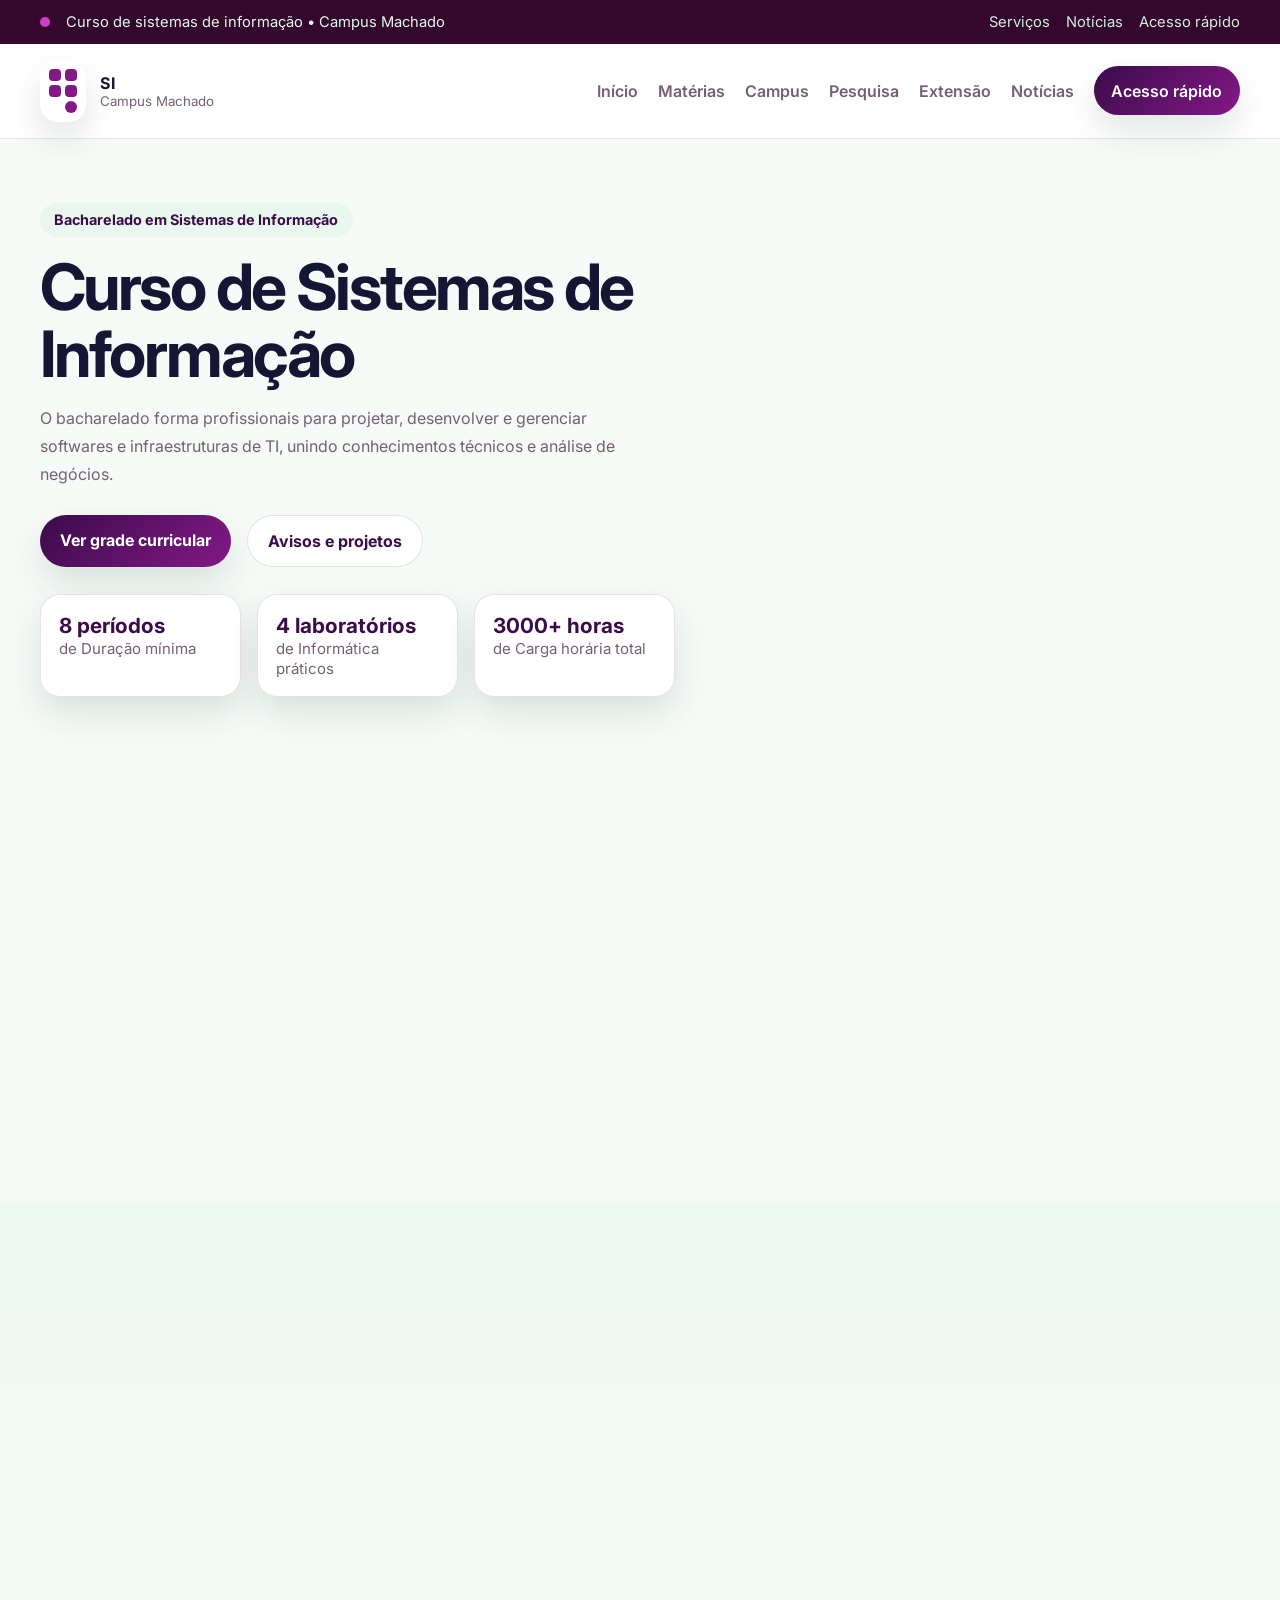
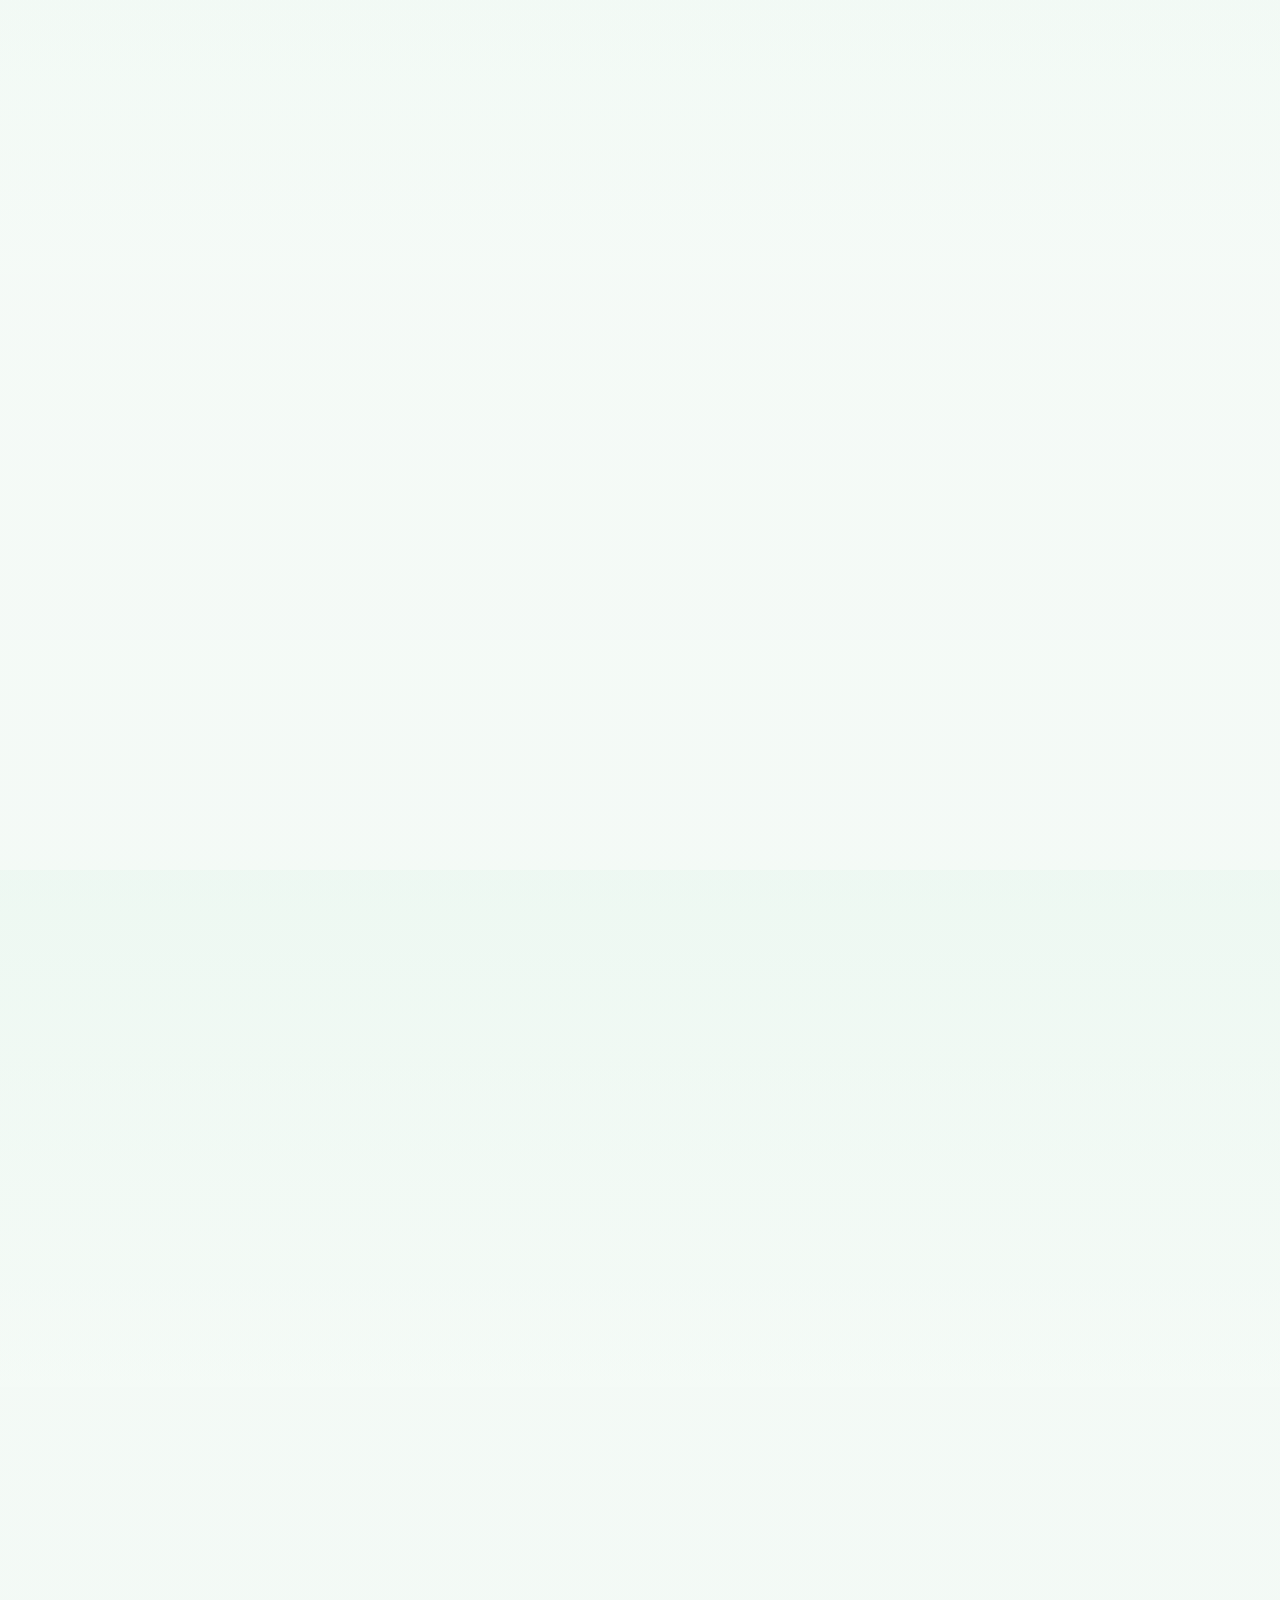
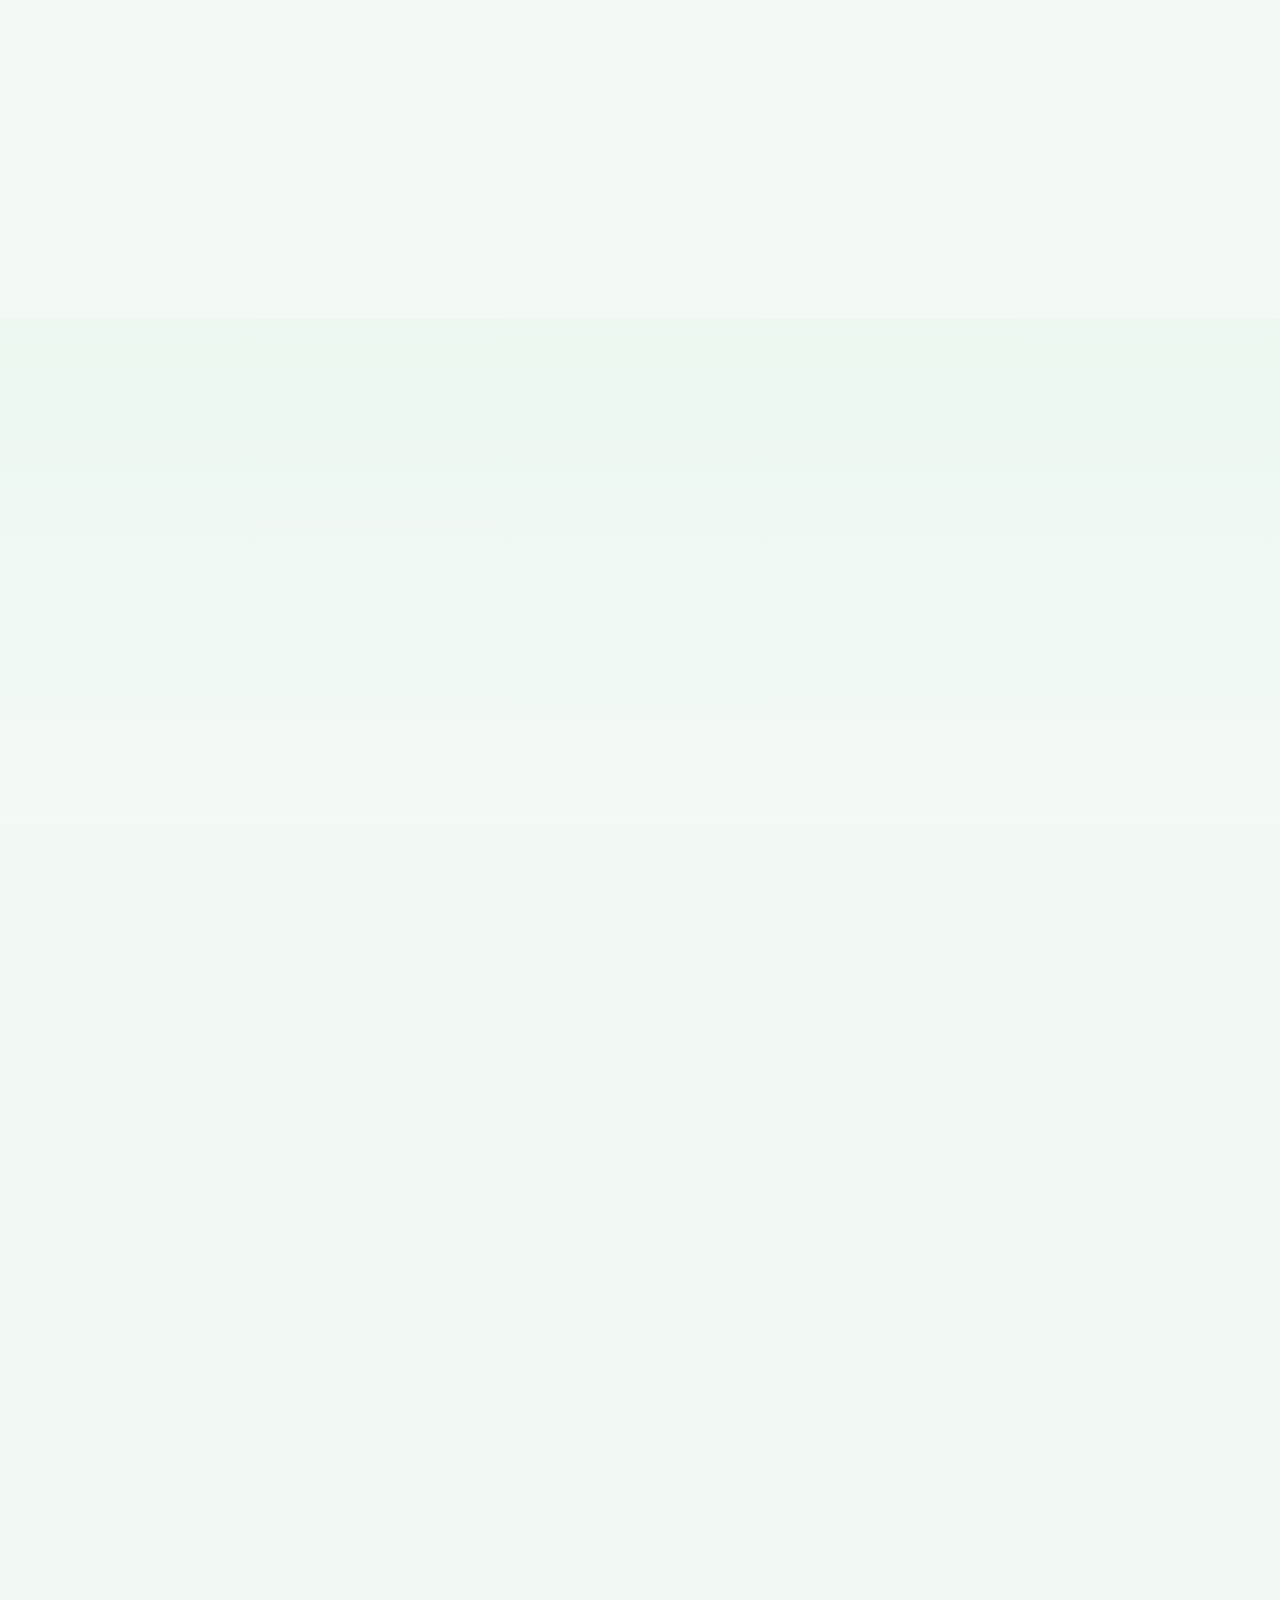
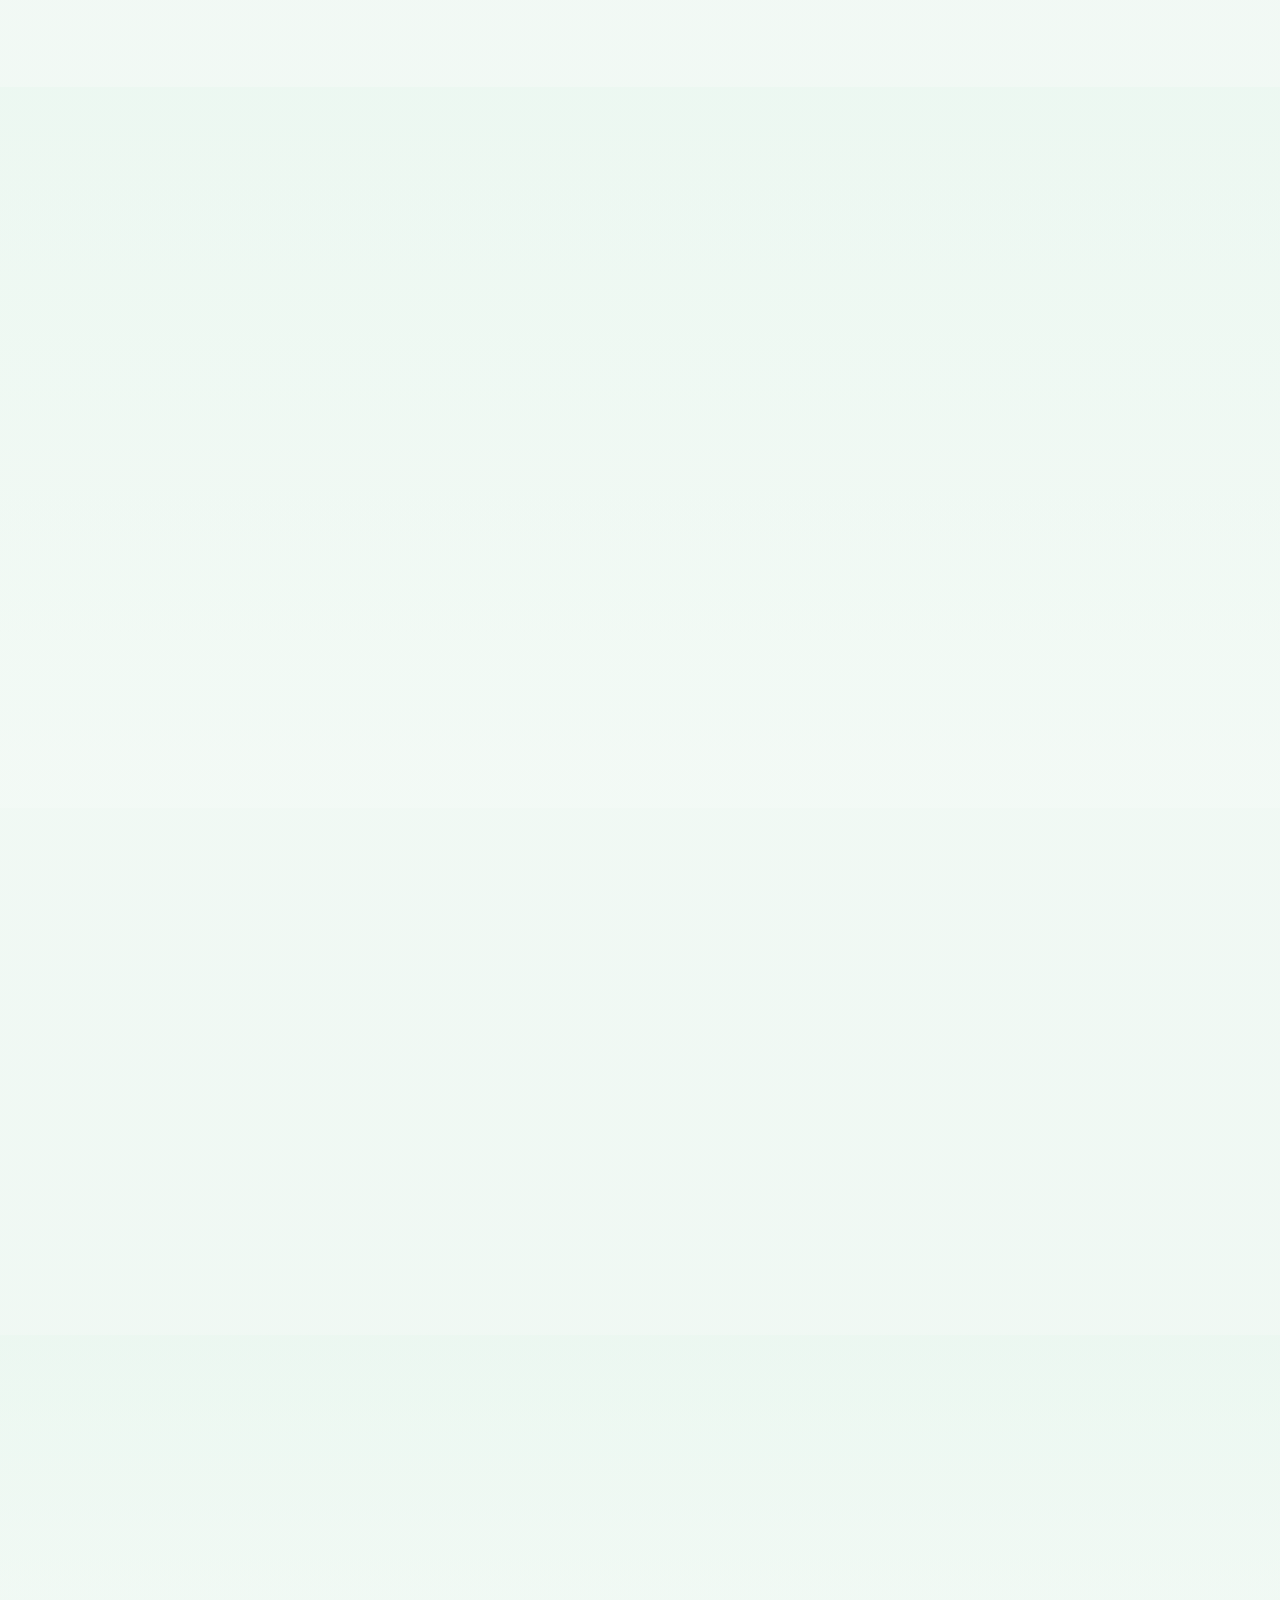
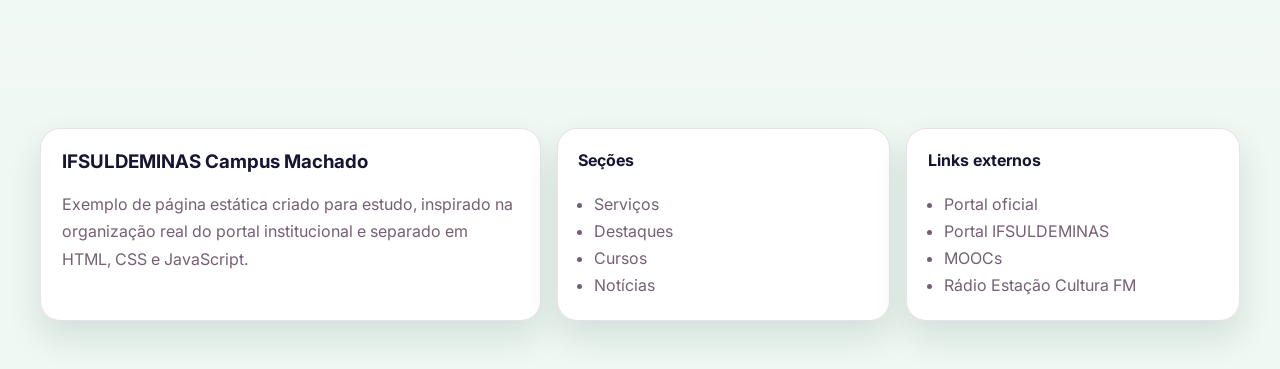
==== index.html @ f877fee1 "fix: rename file" ====
<!doctype html>
<html lang="pt-BR">
  <head>
    <meta charset="UTF-8" />
    <meta name="viewport" content="width=device-width, initial-scale=1.0" />
    <title>Sistemas de Informação</title>
    <meta
      name="description"
      content="Exemplo de página estática moderna e responsiva inspirada no portal do IFSULDEMINAS Campus Machado."
    />
    <link rel="preconnect" href="https://fonts.googleapis.com" />
    <link rel="preconnect" href="https://fonts.gstatic.com" crossorigin />
    <link
      href="https://fonts.googleapis.com/css2?family=Inter:wght@400;500;600;700;800&display=swap"
      rel="stylesheet"
    />
    <link rel="stylesheet" href="styles.css" />
  </head>
  <body>
    <a class="skip-link" href="#conteudo">Ir para o conteúdo principal</a>

    <div class="topbar">
      <div class="container topbar-inner">
        <div class="topbar-brand">
          <span class="dot"></span>
          <span>Curso de sistemas de informação • Campus Machado</span>
        </div>
        <div class="topbar-links">
          <a href="#servicos">Serviços</a>
          <a href="#noticias">Notícias</a>
          <a href="#acesso-rapido">Acesso rápido</a>
        </div>
      </div>
    </div>

    <header class="site-header">
      <div class="container header-inner">
        <a
          class="logo"
          href="#inicio"
          aria-label="Página inicial de Sistemas de Informação Campus Machado"
        >
          <div class="logo-mark">
            <span></span><span></span><span></span><span></span><span></span>
          </div>
          <div class="logo-text">
            <strong>SI</strong>
            <small>Campus Machado</small>
          </div>
        </a>

        <button
          class="menu-toggle"
          id="menuToggle"
          aria-label="Abrir menu"
          aria-expanded="false"
        >
          <span></span><span></span><span></span>
        </button>

        <nav class="main-nav" id="mainNav">
          <a href="#inicio">Início</a>
          <a href="#cursos">Matérias</a>
          <a href="#campus">Campus</a>
          <a href="#pesquisa">Pesquisa</a>
          <a href="#extensao">Extensão</a>
          <a href="#noticias">Notícias</a>
          <a class="nav-cta" href="#acesso-rapido">Acesso rápido</a>
        </nav>
      </div>
    </header>

    <main id="conteudo">
      <section class="hero" id="inicio">
        <div class="container hero-grid">
          <div class="hero-copy reveal visible">
            <div class="eyebrow">Bacharelado em Sistemas de Informação</div>
            <h1>Curso de Sistemas de Informação</h1>
            <p>
              O bacharelado forma profissionais para projetar, desenvolver e
              gerenciar softwares e infraestruturas de TI, unindo conhecimentos
              técnicos e análise de negócios.
            </p>

            <div class="hero-actions">
              <a class="btn btn-primary" href="#cursos">Ver grade curricular</a>
              <a class="btn btn-secondary" href="#noticias"
                >Avisos e projetos</a
              >
            </div>

            <div class="hero-stats">
              <div>
                <strong>8 períodos</strong>
                <span>de Duração mínima</span>
              </div>
              <div>
                <strong>4 laboratórios</strong>
                <span>de Informática práticos</span>
              </div>
              <div>
                <strong>3000+ horas</strong>
                <span>de Carga horária total</span>
              </div>
            </div>
          </div>

          <div class="hero-panel reveal">
            <div class="hero-slider card-soft">
              <div class="hero-slider-top">
                <span class="badge badge-green">Notícia Acadêmica</span>
                <div class="slider-controls">
                  <button
                    class="slider-btn"
                    id="prevSlide"
                    aria-label="Slide anterior"
                  >
                    ‹
                  </button>
                  <button
                    class="slider-btn"
                    id="nextSlide"
                    aria-label="Próximo slide"
                  >
                    ›
                  </button>
                </div>
              </div>
              <h2 id="heroTitle">
                Defesas de TCC: Projetos de automação e dados marcam o semestre.
              </h2>
              <p id="heroText">
                Alunos do 7º e 8º período apresentaram sistemas voltados para
                demandas reais da região, aplicando conceitos de computação em
                nuvem e engenharia de software.
              </p>
              <div class="hero-slider-footer">
                <span id="heroCounter">01 / 03</span>
                <a href="#oportunidades">Ler documentação completa</a>
              </div>
            </div>

            <div class="hero-mini-grid">
              <article class="mini-card">
                <strong>Laboratórios</strong>
                <span
                  >Práticas de programação, redes, hardware e sistemas
                  operacionais.</span
                >
              </article>
              <article class="mini-card">
                <strong>Extensão e Pesquisa</strong>
                <span
                  >Oportunidades em projetos no Polo Embrapii e iniciação
                  científica.</span
                >
              </article>
            </div>
          </div>
        </div>
      </section>

      <section class="section" id="servicos">
        <div class="container">
          <div class="section-head reveal">
            <div>
              <span class="section-tag">Serviços</span>
              <h2>Atalhos institucionais principais</h2>
              <p>
                Inspirado no bloco de serviços exibido no topo do portal
                oficial.
              </p>
            </div>
          </div>

          <div class="service-grid">
            <a
              class="service-card reveal"
              href="https://portal.mch.ifsuldeminas.edu.br/contato"
              target="_blank"
              rel="noopener noreferrer"
            >
              <strong>Contato</strong>
              <span>Fale com o campus e encontre informações úteis.</span>
            </a>
            <a class="service-card reveal" href="#">
              <strong>Agenda da Diretora</strong>
              <span
                >Espaço para divulgação de compromissos institucionais.</span
              >
            </a>
            <a class="service-card reveal" href="#">
              <strong>Comunicação</strong>
              <span>Canal de notícias, avisos e ações de divulgação.</span>
            </a>
            <a class="service-card reveal" href="#">
              <strong>Transparência</strong>
              <span>Acesso a dados e informações institucionais.</span>
            </a>
            <a
              class="service-card reveal"
              href="https://www.ifsuldeminas.edu.br/ouvidoria"
              target="_blank"
              rel="noopener noreferrer"
            >
              <strong>Ouvidoria</strong>
              <span
                >Canal oficial para manifestações e atendimento ao
                cidadão.</span
              >
            </a>
            <a class="service-card reveal" href="#noticias">
              <strong>Mais notícias</strong>
              <span>Consulte os destaques e comunicados publicados.</span>
            </a>
          </div>
        </div>
      </section>

      <section class="section alt" id="destaques">
        <div class="container">
          <div class="section-head reveal">
            <div>
              <span class="section-tag">Destaques</span>
              <h2>Atalhos em evidência</h2>
              <p>
                Bloco baseado nos botões principais exibidos no portal do Campus
                Machado.
              </p>
            </div>
          </div>

          <div class="highlight-grid">
            <a class="highlight-card reveal" href="#">
              <div class="icon-circle">🎓</div>
              <h3>Portal do Aluno</h3>
              <p>Acesso acadêmico centralizado.</p>
            </a>
            <a class="highlight-card reveal" href="#">
              <div class="icon-circle">👥</div>
              <h3>Portal do Servidor</h3>
              <p>Recursos internos e administrativos.</p>
            </a>
            <a class="highlight-card reveal" href="#">
              <div class="icon-circle">🏛️</div>
              <h3>Portal da Administração</h3>
              <p>Ferramentas e sistemas institucionais.</p>
            </a>
            <a class="highlight-card reveal" href="#">
              <div class="icon-circle">💚</div>
              <h3>Bolsas e Auxílios</h3>
              <p>Apoio estudantil e benefícios.</p>
            </a>
            <a class="highlight-card reveal" href="#">
              <div class="icon-circle">📝</div>
              <h3>Vestibular</h3>
              <p>Processos seletivos e ingresso.</p>
            </a>
            <a class="highlight-card reveal" href="#">
              <div class="icon-circle">📢</div>
              <h3>Editais</h3>
              <p>Chamadas, seleções e oportunidades.</p>
            </a>
            <a class="highlight-card reveal" href="#">
              <div class="icon-circle">🔎</div>
              <h3>Transparência</h3>
              <p>Dados e informações públicas.</p>
            </a>
            <a class="highlight-card reveal" href="#">
              <div class="icon-circle">💻</div>
              <h3>Capacita em Rede</h3>
              <p>Formação e desenvolvimento online.</p>
            </a>
          </div>
        </div>
      </section>

      <section class="section" id="cursos">
        <div class="container">
          <div class="section-head reveal">
            <div>
              <span class="section-tag">Grade Curricular</span>
              <h2>Disciplinas do Bacharelado</h2>
              <p>
                Estrutura das disciplinas obrigatórias e áreas de conhecimento
                distribuídas ao longo dos oito períodos.
              </p>
            </div>
          </div>

          <div class="course-columns">
            <article class="course-block reveal">
              <div class="course-head">
                <h3>Fundamentos e Lógica</h3>
                <a
                  href="https://portal.mch.ifsuldeminas.edu.br/tecnicos"
                  target="_blank"
                  rel="noopener noreferrer"
                  >Ver ementas</a
                >
              </div>
              <ul>
                <li>Algoritmos e Programação</li>
                <li>Estruturas de Dados</li>
                <li>Arquitetura de Computadores</li>
                <li>Sistemas Operacionais</li>
                <li>Redes de Computadores</li>
                <li>Cálculo Diferencial e Integral</li>
                <li>Matemática Discreta</li>
                <li>Teoria dos Grafos</li>
                <li>Fundamentos de SI</li>
              </ul>
            </article>

            <article class="course-block reveal">
              <div class="course-head">
                <h3>Engenharia e Desenvolvimento</h3>
                <a
                  href="https://portal.mch.ifsuldeminas.edu.br/superiores"
                  target="_blank"
                  rel="noopener noreferrer"
                  >Ver ementas</a
                >
              </div>
              <ul>
                <li>Engenharia de Software</li>
                <li>Banco de Dados I e II</li>
                <li>Programação Orientada a Objetos</li>
                <li>Desenvolvimento Web Front-end</li>
                <li>Desenvolvimento Back-end</li>
                <li>Inteligência Artificial</li>
                <li>Interação Humano-Computador</li>
                <li>Qualidade de Software</li>
              </ul>
            </article>

            <article class="course-block reveal compact">
              <div class="course-head">
                <h3>Gestão e Integração</h3>
                <a href="#acesso-rapido">Ver requisitos</a>
              </div>
              <ul>
                <li>
                  <a
                    href="https://portal.mch.ifsuldeminas.edu.br/pos-graduacao-lato-sensu"
                    target="_blank"
                    rel="noopener noreferrer"
                    >Gestão de Projetos de TI</a
                  >
                </li>
                <li>
                  <a
                    href="https://portal.mch.ifsuldeminas.edu.br/mestrado-em-alimentos"
                    target="_blank"
                    rel="noopener noreferrer"
                    >Segurança da Informação</a
                  >
                </li>
                <li><a href="#">Sistemas Distribuídos</a></li>
                <li>
                  <a
                    href="https://portal.mch.ifsuldeminas.edu.br/cursos-ead"
                    target="_blank"
                    rel="noopener noreferrer"
                    >Empreendedorismo e Inovação</a
                  >
                </li>
                <li>
                  <a
                    href="https://mooc.mch.ifsuldeminas.edu.br"
                    target="_blank"
                    rel="noopener noreferrer"
                    >Governança de TI</a
                  >
                </li>
                <li><a href="#">Estágio e TCC</a></li>
              </ul>
            </article>
          </div>
        </div>
      </section>

      <section class="section alt" id="campus">
        <div class="container">
          <div class="section-head reveal">
            <div>
              <span class="section-tag">Infraestrutura</span>
              <h2>Recursos para Alunos de SI</h2>
              <p>
                Espaços físicos e laboratórios disponibilizados no Campus
                Machado para aulas práticas, grupos de estudo e pesquisa.
              </p>
            </div>
          </div>

          <div class="link-card-grid">
            <a class="link-card reveal" href="#"
              >Coordenação de Sistemas de Informação</a
            >
            <a class="link-card reveal" href="#">Laboratórios de Programação</a>
            <a class="link-card reveal" href="#"
              >Laboratório de Hardware e Redes</a
            >
            <a class="link-card reveal" href="#">Polo de Inovação Embrapii</a>
            <a class="link-card reveal" href="#">Biblioteca Institucional</a>
            <a class="link-card reveal" href="#"
              >Núcleo de Tecnologia da Informação (NTI)</a
            >
            <a class="link-card reveal" href="#">Setor de Estágios</a>
            <a class="link-card reveal" href="#"
              >Salas de Professores (Gabinete)</a
            >
            <a class="link-card reveal" href="#"
              >Núcleo Institucional de Pesquisa (NIPE)</a
            >
            <a class="link-card reveal" href="#"
              >Espaços de Convivência e Estudo</a
            >
            <a
              class="link-card reveal"
              href="https://estacaocultura.radio.br"
              target="_blank"
              rel="noopener noreferrer"
              >Empresa Júnior de Tecnologia</a
            >
          </div>
        </div>
      </section>

      <section class="section" id="pesquisa">
        <div class="container">
          <div class="section-head reveal">
            <div>
              <span class="section-tag"
                >Pesquisa, Pós-graduação e Inovação</span
              >
              <h2>Pesquisa e inovação em evidência</h2>
              <p>
                Explore as iniciativas científicas, projetos de inovação tecnológica e programas de especialização oferecidos pelo campus.
              </p>
            </div>
          </div>

          <div class="feature-layout">
            <article class="feature-panel reveal">
              <h3>Áreas estratégicas</h3>
              <p>
                Fomentamos o desenvolvimento tecnológico através de grupos de pesquisa, laboratórios especializados, comitês de ética e parcerias com o setor produtivo, conectando a academia às demandas da sociedade.
              </p>
            </article>
            <div class="link-card-grid small-gap">
              <a class="link-card reveal" href="#">Apresentação</a>
              <a class="link-card reveal" href="#">NIPE</a>
              <a class="link-card reveal" href="#">Mestrado</a>
              <a
                class="link-card reveal"
                href="https://portal.ifsuldeminas.edu.br"
                target="_blank"
                rel="noopener noreferrer"
                aria-label="Acessar o site do Polo Embrapii (abre em nova guia)"
                >Polo Embrapii</a
              >
              <a
                class="link-card reveal"
                href="https://gppex.ifsuldeminas.edu.br"
                target="_blank"
                rel="noopener noreferrer"
                aria-label="Acessar o sistema GPPEX (abre em nova guia)"
                >GPPEX</a
              >
              <a class="link-card reveal" href="#"
                >Comitê de Ética em Pesquisa</a
              >
              <a class="link-card reveal" href="#">Editais</a>
              <a class="link-card reveal" href="#">CEUA</a>
              <a class="link-card reveal" href="#">Laboratórios</a>
              <a class="link-card reveal" href="#">Equipe DPPI</a>
              <a class="link-card reveal" href="#">Notícias - Pesquisa</a>
            </div>
          </div>
        </div>
      </section>

      <section class="section alt" id="extensao">
        <div class="container">
          <div class="section-head reveal">
            <div>
              <span class="section-tag">Extensão</span>
              <h2>Conexão com a comunidade</h2>
              <p>
                Bloco inspirado nos atalhos de extensão encontrados no portal do
                Campus Machado.
              </p>
            </div>
          </div>

          <div class="link-card-grid">
            <a class="link-card reveal" href="#">Conheça a Extensão</a>
            <a class="link-card reveal" href="#">Fale conosco</a>
            <a class="link-card reveal" href="#">Editais de Extensão</a>
            <a class="link-card reveal" href="#">Projetos de Extensão</a>
            <a class="link-card reveal" href="#">Cursos FIC</a>
            <a class="link-card reveal" href="#">Estágios</a>
            <a class="link-card reveal" href="#">Eventos</a>
            <a class="link-card reveal" href="#">Agendamento de Visitas</a>
            <a class="link-card reveal" href="#">GAPE</a>
            <a class="link-card reveal" href="#"
              >Curricularização da Extensão</a
            >
            <a class="link-card reveal" href="#">Jovem Aprendiz</a>
            <a class="link-card reveal" href="#">Egressos</a>
            <a class="link-card reveal" href="#">Notícias - Extensão</a>
          </div>
        </div>
      </section>

      <section class="section" id="oportunidades">
        <div class="container">
          <div class="section-head reveal">
            <div>
              <span class="section-tag">Oportunidades</span>
              <h2>Editais, inscrições e chamadas</h2>
              <p>
                Textos curtos derivados dos títulos exibidos no portal,
                reorganizados em cartões.
              </p>
            </div>
          </div>

          <div class="news-grid two-columns">
            <article class="news-card reveal">
              <span class="badge">EaD</span>
              <h3>
                Seleção para o curso Google Docs na modalidade a distância
              </h3>
              <p>
                Exemplo de card para destacar processos seletivos, chamadas de
                inscrição e cursos abertos.
              </p>
            </article>
            <article class="news-card reveal">
              <span class="badge">Extensão</span>
              <h3>Submissão de projetos de extensão com fomento interno</h3>
              <p>
                Espaço para divulgar editais de apoio, seleção de propostas e
                ações institucionais.
              </p>
            </article>
            <article class="news-card reveal">
              <span class="badge">Pesquisa</span>
              <h3>
                NIPE abre edital para fomento de projetos de pesquisa e inovação
              </h3>
              <p>
                Modelo de exibição mais legível para chamadas acadêmicas e
                científicas.
              </p>
            </article>
            <article class="news-card reveal">
              <span class="badge">Monitoria</span>
              <h3>
                Inscrições para monitoria remunerada de cursos técnicos e
                superiores
              </h3>
              <p>
                Organização visual pensada para orientar o estudante rapidamente
                ao conteúdo.
              </p>
            </article>
            <article class="news-card reveal">
              <span class="badge">Inclusão</span>
              <h3>Seleção de bolsistas de iniciação em educação inclusiva</h3>
              <p>
                Card com foco em chamadas sensíveis e oportunidades de
                participação estudantil.
              </p>
            </article>
            <article class="news-card reveal">
              <span class="badge">Auxílio</span>
              <h3>
                Auxílio estudantil com solicitação ao longo de todo o ano letivo
              </h3>
              <p>
                Bloco voltado para benefícios e acompanhamento de editais
                contínuos.
              </p>
            </article>
          </div>
        </div>
      </section>

      <section class="section alt" id="noticias">
        <div class="container">
          <div class="section-head reveal">
            <div>
              <span class="section-tag">Notícias</span>
              <h2>Conteúdos recentes do Campus Machado</h2>
              <p>
                Cards inspirados nas manchetes encontradas no portal oficial.
              </p>
            </div>
          </div>

          <div class="news-grid">
            <article class="news-card reveal">
              <span class="badge">Campus</span>
              <h3>
                Ações de conscientização sobre o autismo ao longo de abril
              </h3>
              <p>
                Exemplo de notícia institucional com resumo curto e hierarquia
                visual mais clara.
              </p>
            </article>
            <article class="news-card reveal">
              <span class="badge">Pesquisa</span>
              <h3>
                Destaque no Congresso Técnico Científico de Agricultura Orgânica
                na UNICAMP
              </h3>
              <p>
                Modelo para evidenciar conquistas acadêmicas e participação em
                eventos científicos.
              </p>
            </article>
            <article class="news-card reveal">
              <span class="badge">Formatura</span>
              <h3>
                Solenidades de formatura marcam trajetórias de superação
                estudantil
              </h3>
              <p>
                Estrutura adequada para notícias com foco humano e
                institucional.
              </p>
            </article>
            <article class="news-card reveal">
              <span class="badge">Mestrado</span>
              <h3>Prêmio de melhores dissertações do mestrado</h3>
              <p>
                Formato pensado para ampliar a visibilidade das produções
                acadêmicas.
              </p>
            </article>
            <article class="news-card reveal">
              <span class="badge">Acolhimento</span>
              <h3>
                Orientações para novos alunos sobre normas e convivência escolar
              </h3>
              <p>
                Notícia de serviço em um padrão visual mais amigável para
                leitura rápida.
              </p>
            </article>
            <article class="news-card reveal">
              <span class="badge">Vida estudantil</span>
              <h3>
                Roda de conversa sobre equilíbrio entre estudos, trabalho e
                saúde mental
              </h3>
              <p>
                Espaço para temas de permanência, acolhimento e bem-estar
                estudantil.
              </p>
            </article>
          </div>
        </div>
      </section>

      <section class="section" id="acontece">
        <div class="container">
          <div class="section-head reveal">
            <div>
              <span class="section-tag">Acontece no IFSULDEMINAS</span>
              <h2>Notícias da instituição</h2>
              <p>
                Bloco inspirado nas chamadas do portal institucional exibidas
                dentro do site do campus.
              </p>
            </div>
          </div>

          <div class="institutional-list">
            <a
              class="institutional-item reveal"
              href="https://portal.ifsuldeminas.edu.br"
              target="_blank"
              rel="noopener noreferrer"
            >
              <strong>Pesquisa sobre qualidade de vida estudantil</strong>
              <span
                >Chamada institucional para participação da comunidade
                acadêmica.</span
              >
            </a>
            <a
              class="institutional-item reveal"
              href="https://portal.ifsuldeminas.edu.br"
              target="_blank"
              rel="noopener noreferrer"
            >
              <strong
                >Aquisição de novos computadores para laboratórios e
                setores</strong
              >
              <span
                >Exemplo de atualização institucional replicada no portal do
                campus.</span
              >
            </a>
            <a
              class="institutional-item reveal"
              href="https://portal.ifsuldeminas.edu.br"
              target="_blank"
              rel="noopener noreferrer"
            >
              <strong
                >Relatório de Gestão com resultados e avanços
                institucionais</strong
              >
              <span
                >Conteúdo que aproxima o usuário de informações estratégicas da
                instituição.</span
              >
            </a>
          </div>
        </div>
      </section>

      <section class="section alt" id="acesso-rapido">
        <div class="container">
          <div class="section-head reveal">
            <div>
              <span class="section-tag">Acesso rápido</span>
              <h2>Atalhos úteis para navegação diária</h2>
              <p>
                Releitura da área inferior do portal com foco em utilidade
                imediata.
              </p>
            </div>
          </div>

          <div class="quick-grid">
            <a class="quick-card reveal" href="#">CPA</a>
            <a
              class="quick-card reveal"
              href="https://www.instagram.com"
              target="_blank"
              rel="noopener noreferrer"
              >Instagram</a
            >
            <a
              class="quick-card reveal"
              href="https://www.facebook.com"
              target="_blank"
              rel="noopener noreferrer"
              >Facebook</a
            >
            <a
              class="quick-card reveal"
              href="https://estacaocultura.radio.br"
              target="_blank"
              rel="noopener noreferrer"
              >Rádio Estação Cultura FM</a
            >
            <a class="quick-card reveal" href="#">Portal do Aluno</a>
            <a class="quick-card reveal" href="#">Vestibular</a>
            <a class="quick-card reveal" href="#">Editais</a>
            <a class="quick-card reveal" href="#">Transparência</a>
          </div>
        </div>
      </section>
    </main>

    <footer class="site-footer">
      <div class="container footer-grid">
        <div class="footer-brand">
          <h3>IFSULDEMINAS Campus Machado</h3>
          <p>
            Exemplo de página estática criado para estudo, inspirado na
            organização real do portal institucional e separado em HTML, CSS e
            JavaScript.
          </p>
        </div>

        <div>
          <h4>Seções</h4>
          <ul>
            <li><a href="#servicos">Serviços</a></li>
            <li><a href="#destaques">Destaques</a></li>
            <li><a href="#cursos">Cursos</a></li>
            <li><a href="#noticias">Notícias</a></li>
          </ul>
        </div>

        <div>
          <h4>Links externos</h4>
          <ul>
            <li>
              <a
                href="https://portal.mch.ifsuldeminas.edu.br/"
                target="_blank"
                rel="noopener noreferrer"
                >Portal oficial</a
              >
            </li>
            <li>
              <a
                href="https://portal.ifsuldeminas.edu.br"
                target="_blank"
                rel="noopener noreferrer"
                >Portal IFSULDEMINAS</a
              >
            </li>
            <li>
              <a
                href="https://mooc.mch.ifsuldeminas.edu.br"
                target="_blank"
                rel="noopener noreferrer"
                >MOOCs</a
              >
            </li>
            <li>
              <a
                href="https://estacaocultura.radio.br"
                target="_blank"
                rel="noopener noreferrer"
                >Rádio Estação Cultura FM</a
              >
            </li>
          </ul>
        </div>
      </div>
    </footer>

    <script src="script.js"></script>
  </body>
</html>
---- styles.css ----
:root {
  --green-950: #33082c;
  --green-900: #3b0b4a;
  --green-800: #670f6a;
  --green-700: #831987;
  --green-600: #9f21a3;
  --green-100: #e9f7ef;
  --green-50: #f5fbf7;
  --text: #151633;
  --muted: #765f76;
  --line: rgba(74, 13, 64, 0.12);
  --white: #ffffff;
  --shadow: 0 16px 34px rgba(8, 51, 31, 0.12);
  --radius-xl: 28px;
  --radius-lg: 20px;
  --radius-md: 16px;
  --radius-sm: 12px;
  --container: 1200px;
}

* {
  box-sizing: border-box;
}

html {
  scroll-behavior: smooth;
}

body {
  margin: 0;
  font-family: "Inter", system-ui, sans-serif;
  color: var(--text);
  background: linear-gradient(180deg, #f7fbf8 0%, #eff8f3 100%);
}

a {
  color: inherit;
  text-decoration: none;
}

button {
  font: inherit;
}

img {
  max-width: 100%;
  display: block;
}

.container {
  width: min(calc(100% - 2rem), var(--container));
  margin: 0 auto;
}

.skip-link {
  position: absolute;
  left: -999px;
  top: 0;
}

.skip-link:focus {
  left: 1rem;
  top: 1rem;
  z-index: 2000;
  background: var(--green-900);
  color: var(--white);
  padding: 0.9rem 1rem;
  border-radius: 999px;
}

.topbar {
  background: var(--green-950);
  color: #e3f9eb;
  font-size: 0.92rem;
}

.topbar-inner {
  display: flex;
  justify-content: space-between;
  align-items: center;
  gap: 1rem;
  flex-wrap: wrap;
  padding: 0.8rem 0;
}

.topbar-brand,
.topbar-links {
  display: flex;
  align-items: center;
  gap: 1rem;
  flex-wrap: wrap;
}

.topbar-links a {
  color: #d2efdd;
}

.topbar-links a:hover {
  color: var(--white);
}

.dot {
  width: 10px;
  height: 10px;
  border-radius: 50%;
  background: #d03ec9;
}

.site-header {
  position: sticky;
  top: 0;
  z-index: 1000;
  background: rgba(255, 255, 255, 0.9);
  backdrop-filter: blur(18px);
  border-bottom: 1px solid var(--line);
}

.header-inner {
  display: flex;
  align-items: center;
  justify-content: space-between;
  gap: 1rem;
  padding: 1rem 0;
}

.logo {
  display: flex;
  align-items: center;
  gap: 0.9rem;
}

.logo-mark {
  display: grid;
  grid-template-columns: repeat(2, 12px);
  grid-template-rows: repeat(3, 12px);
  gap: 4px;
  padding: 9px;
  background: var(--white);
  border-radius: 18px;
  box-shadow: var(--shadow);
}

.logo-mark span {
  width: 12px;
  height: 12px;
  border-radius: 4px;
  background: var(--green-700);
}

.logo-mark span:last-child {
  grid-column: 2;
  grid-row: 3;
  border-radius: 50%;
}

.logo-text strong,
.logo-text small {
  display: block;
}

.logo-text strong {
  font-size: 1rem;
  letter-spacing: 0.02em;
}

.logo-text small {
  color: var(--muted);
}

.main-nav {
  display: flex;
  align-items: center;
  gap: 1.25rem;
}

.main-nav a {
  font-weight: 600;
  color: var(--muted);
}

.main-nav a:hover,
.main-nav a.active {
  color: var(--green-900);
}

.nav-cta {
  padding: 0.9rem 1.1rem;
  border-radius: 999px;
  background: linear-gradient(135deg, var(--green-900), var(--green-700));
  color: var(--white) !important;
  box-shadow: var(--shadow);
}

.menu-toggle {
  display: none;
  width: 48px;
  height: 48px;
  border-radius: 14px;
  border: 1px solid var(--line);
  background: var(--white);
  cursor: pointer;
  padding: 0;
}

.menu-toggle span {
  display: block;
  width: 22px;
  height: 2px;
  background: var(--green-900);
  margin: 5px auto;
  border-radius: 999px;
}

.hero {
  padding: 4rem 0 2rem;
}

.hero-grid {
  display: grid;
  grid-template-columns: 1.08fr 0.92fr;
  gap: 1.5rem;
  align-items: center;
}

.eyebrow,
.section-tag,
.badge {
  display: inline-flex;
  align-items: center;
  gap: 0.5rem;
  padding: 0.55rem 0.9rem;
  border-radius: 999px;
  background: var(--green-100);
  color: var(--green-900);
  font-weight: 700;
  font-size: 0.9rem;
}

.hero h1 {
  margin: 1rem 0 1rem;
  font-size: clamp(2.2rem, 5vw, 4.25rem);
  line-height: 1.05;
  letter-spacing: -0.04em;
}

.hero p {
  margin: 0;
  max-width: 62ch;
  color: var(--muted);
  line-height: 1.75;
}

.hero-actions {
  display: flex;
  gap: 1rem;
  flex-wrap: wrap;
  margin: 1.7rem 0;
}

.btn {
  padding: 0.95rem 1.25rem;
  border-radius: 999px;
  font-weight: 700;
  transition:
    transform 0.2s ease,
    box-shadow 0.2s ease;
}

.btn:hover {
  transform: translateY(-2px);
}

.btn-primary {
  background: linear-gradient(135deg, var(--green-900), var(--green-700));
  color: var(--white);
  box-shadow: var(--shadow);
}

.btn-secondary {
  background: var(--white);
  border: 1px solid var(--line);
  color: var(--green-900);
}

.hero-stats {
  display: grid;
  grid-template-columns: repeat(3, 1fr);
  gap: 1rem;
}

.hero-stats div,
.mini-card,
.service-card,
.highlight-card,
.course-block,
.link-card,
.feature-panel,
.news-card,
.institutional-item,
.quick-card,
.footer-grid > div,
.card-soft {
  background: rgba(255, 255, 255, 0.92);
  border: 1px solid var(--line);
  border-radius: var(--radius-lg);
  box-shadow: var(--shadow);
}

.hero-stats div {
  padding: 1.1rem;
}

.hero-stats strong {
  display: block;
  color: var(--green-900);
  font-size: 1.3rem;
}

.hero-stats span {
  color: var(--muted);
  font-size: 0.94rem;
}

.hero-panel {
  display: grid;
  gap: 1rem;
}

.hero-slider {
  padding: 1.35rem;
  background: linear-gradient(
    135deg,
    rgba(11, 74, 46, 0.98),
    rgba(25, 135, 84, 0.94)
  );
  color: var(--white);
}

.hero-slider h2 {
  font-size: clamp(1.6rem, 2.6vw, 2.2rem);
  line-height: 1.15;
  margin: 1rem 0 0.9rem;
}

.hero-slider p,
.hero-slider a,
.hero-slider span {
  color: rgba(255, 255, 255, 0.9);
}

.hero-slider-top,
.hero-slider-footer {
  display: flex;
  justify-content: space-between;
  align-items: center;
  gap: 1rem;
  flex-wrap: wrap;
}

.badge-green {
  background: rgba(255, 255, 255, 0.14);
  color: var(--white);
}

.slider-controls {
  display: flex;
  gap: 0.6rem;
}

.slider-btn {
  width: 42px;
  height: 42px;
  border-radius: 50%;
  border: 1px solid rgba(255, 255, 255, 0.18);
  background: rgba(255, 255, 255, 0.12);
  color: var(--white);
  cursor: pointer;
}

.hero-mini-grid {
  display: grid;
  grid-template-columns: repeat(2, 1fr);
  gap: 1rem;
}

.mini-card {
  padding: 1.1rem;
}

.mini-card strong {
  display: block;
  margin-bottom: 0.45rem;
}

.mini-card span {
  color: var(--muted);
  line-height: 1.6;
}

.section {
  padding: 2.2rem 0;
}

.section.alt {
  background: linear-gradient(
    180deg,
    rgba(233, 247, 239, 0.6),
    rgba(245, 251, 247, 0.5)
  );
}

.section-head {
  margin-bottom: 1.2rem;
}

.section-head h2 {
  margin: 0.6rem 0 0.5rem;
  font-size: clamp(1.7rem, 3vw, 2.6rem);
}

.section-head p {
  margin: 0;
  color: var(--muted);
  max-width: 68ch;
  line-height: 1.75;
}

.service-grid,
.highlight-grid,
.link-card-grid,
.quick-grid {
  display: grid;
  grid-template-columns: repeat(4, 1fr);
  gap: 1rem;
}

.service-card,
.highlight-card,
.link-card,
.quick-card,
.news-card,
.institutional-item {
  padding: 1.2rem;
  transition:
    transform 0.2s ease,
    box-shadow 0.2s ease;
}

.service-card:hover,
.highlight-card:hover,
.link-card:hover,
.quick-card:hover,
.news-card:hover,
.institutional-item:hover,
.course-block:hover {
  transform: translateY(-4px);
}

.service-card strong,
.highlight-card h3,
.news-card h3 {
  display: block;
  margin-bottom: 0.45rem;
}

.service-card span,
.highlight-card p,
.news-card p,
.institutional-item span {
  color: var(--muted);
  line-height: 1.65;
}

.icon-circle {
  width: 54px;
  height: 54px;
  border-radius: 18px;
  display: grid;
  place-items: center;
  background: linear-gradient(135deg, var(--green-100), var(--green-50));
  font-size: 1.4rem;
  margin-bottom: 0.9rem;
}

.course-columns {
  display: grid;
  grid-template-columns: repeat(3, 1fr);
  gap: 1rem;
}

.course-block {
  padding: 1.3rem;
}

.course-head {
  display: flex;
  justify-content: space-between;
  align-items: center;
  gap: 1rem;
  margin-bottom: 1rem;
}

.course-head h3 {
  margin: 0;
}

.course-head a {
  color: var(--green-800);
  font-weight: 700;
}

.course-block ul {
  margin: 0;
  padding-left: 1.1rem;
  color: var(--muted);
  display: grid;
  gap: 0.7rem;
}

.feature-layout {
  display: grid;
  grid-template-columns: 0.95fr 1.05fr;
  gap: 1rem;
  align-items: start;
}

.feature-panel {
  padding: 1.4rem;
  background: linear-gradient(135deg, var(--green-900), var(--green-700));
  color: var(--white);
}

.feature-panel p {
  color: rgba(255, 255, 255, 0.88);
  line-height: 1.75;
}

.small-gap {
  gap: 0.85rem;
}

.news-grid {
  display: grid;
  grid-template-columns: repeat(3, 1fr);
  gap: 1rem;
}

.two-columns {
  grid-template-columns: repeat(2, 1fr);
}

.news-card h3 {
  margin-top: 0.9rem;
}

.institutional-list {
  display: grid;
  gap: 1rem;
}

.institutional-item {
  display: flex;
  flex-direction: column;
  gap: 0.4rem;
}

.quick-card {
  text-align: center;
  font-weight: 700;
}

.site-footer {
  padding: 2.5rem 0 3rem;
}

.footer-grid {
  display: grid;
  grid-template-columns: 1.2fr 0.8fr 0.8fr;
  gap: 1rem;
}

.footer-grid > div {
  padding: 1.3rem;
}

.site-footer h3,
.site-footer h4 {
  margin-top: 0;
}

.site-footer p,
.site-footer li,
.site-footer a {
  color: var(--muted);
  line-height: 1.7;
}

.site-footer ul {
  margin: 0;
  padding-left: 1rem;
}

.reveal {
  opacity: 0;
  transform: translateY(24px);
  transition:
    opacity 0.7s ease,
    transform 0.7s ease;
}

.reveal.visible {
  opacity: 1;
  transform: translateY(0);
}

@media (max-width: 1100px) {
  .hero-grid,
  .feature-layout,
  .footer-grid,
  .course-columns {
    grid-template-columns: 1fr;
  }

  .service-grid,
  .highlight-grid,
  .link-card-grid,
  .quick-grid {
    grid-template-columns: repeat(2, 1fr);
  }

  .news-grid,
  .two-columns {
    grid-template-columns: 1fr;
  }
}

@media (max-width: 820px) {
  .menu-toggle {
    display: inline-block;
  }

  .main-nav {
    position: absolute;
    top: calc(100% + 0.5rem);
    left: 1rem;
    right: 1rem;
    background: rgba(255, 255, 255, 0.98);
    border: 1px solid var(--line);
    border-radius: 22px;
    box-shadow: var(--shadow);
    padding: 1rem;
    display: none;
    flex-direction: column;
    align-items: stretch;
  }

  .main-nav.open {
    display: flex;
  }

  .hero {
    padding-top: 2.4rem;
  }

  .hero-stats,
  .hero-mini-grid {
    grid-template-columns: 1fr;
  }
}

@media (max-width: 560px) {
  .topbar-inner,
  .topbar-brand,
  .topbar-links {
    align-items: flex-start;
  }

  .service-grid,
  .highlight-grid,
  .link-card-grid,
  .quick-grid {
    grid-template-columns: 1fr;
  }

  .hero h1 {
    font-size: 2rem;
  }

  .header-inner {
    padding: 0.85rem 0;
  }
}
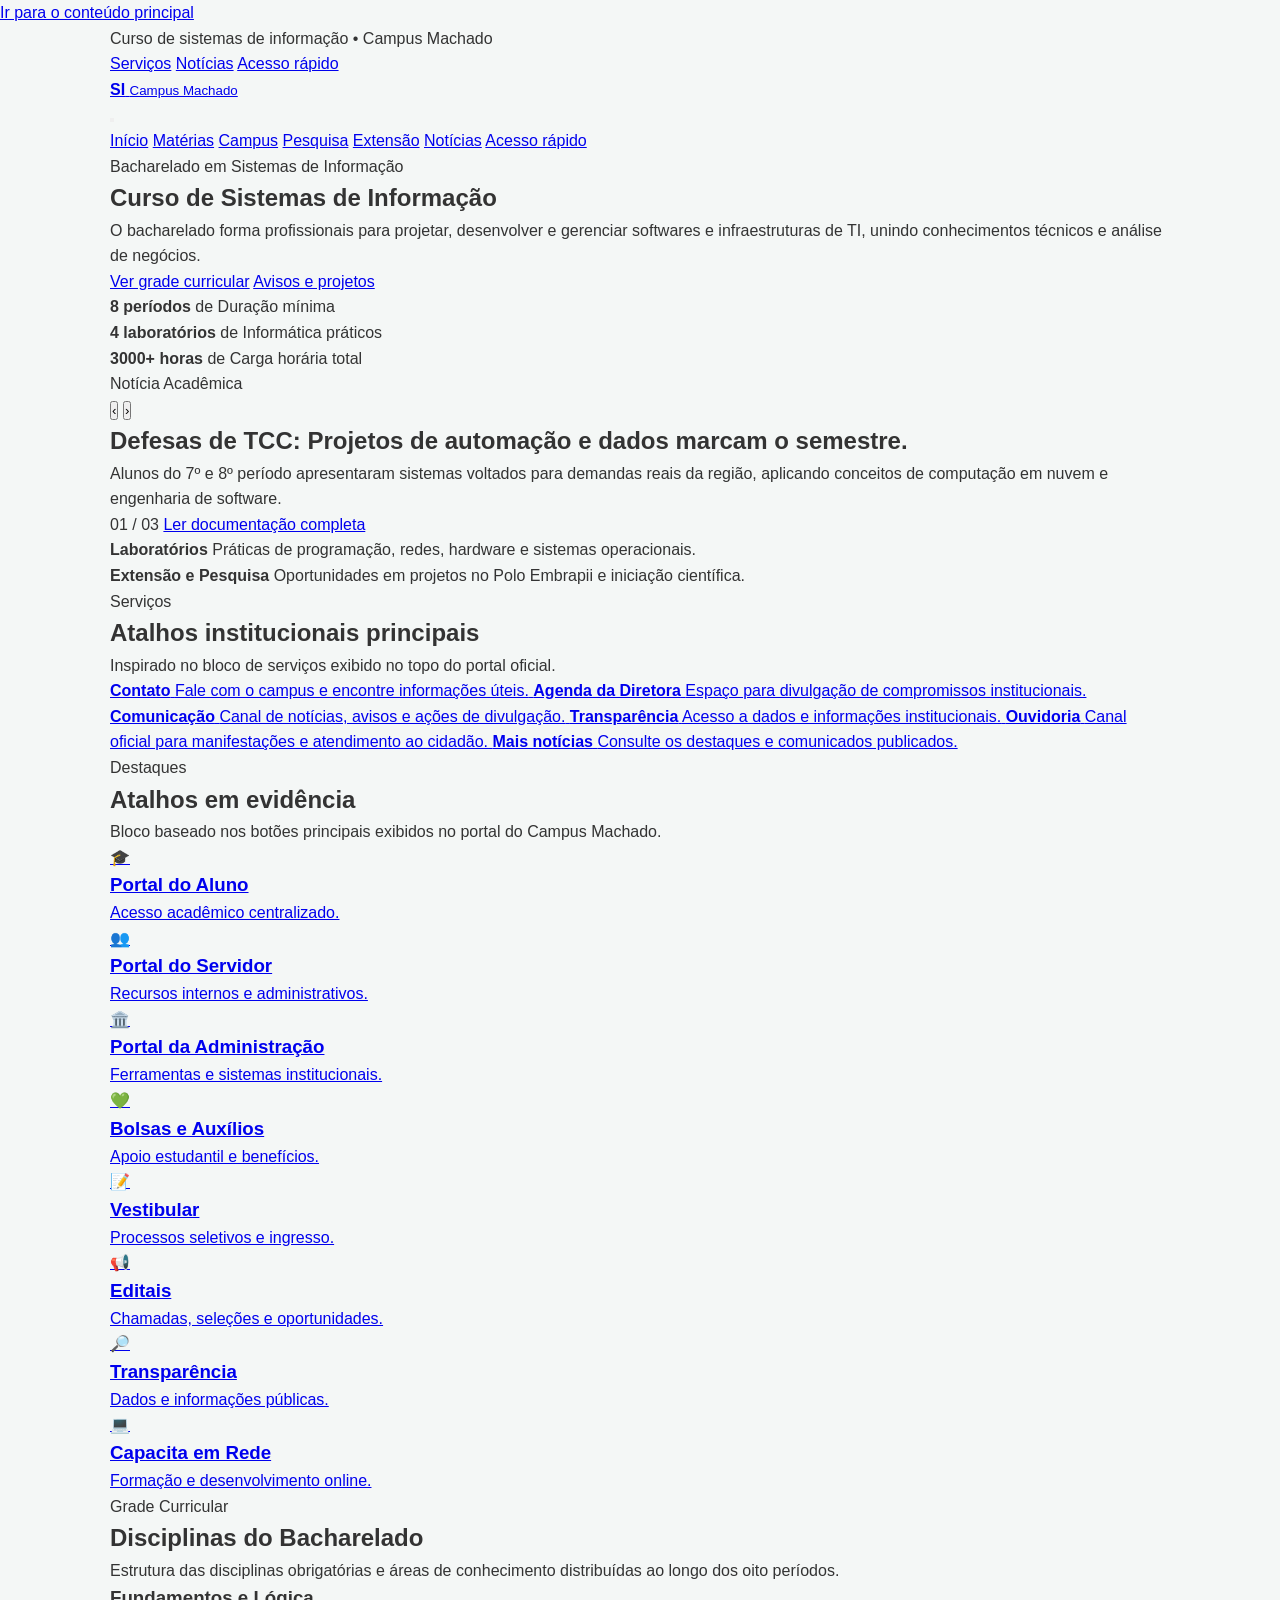
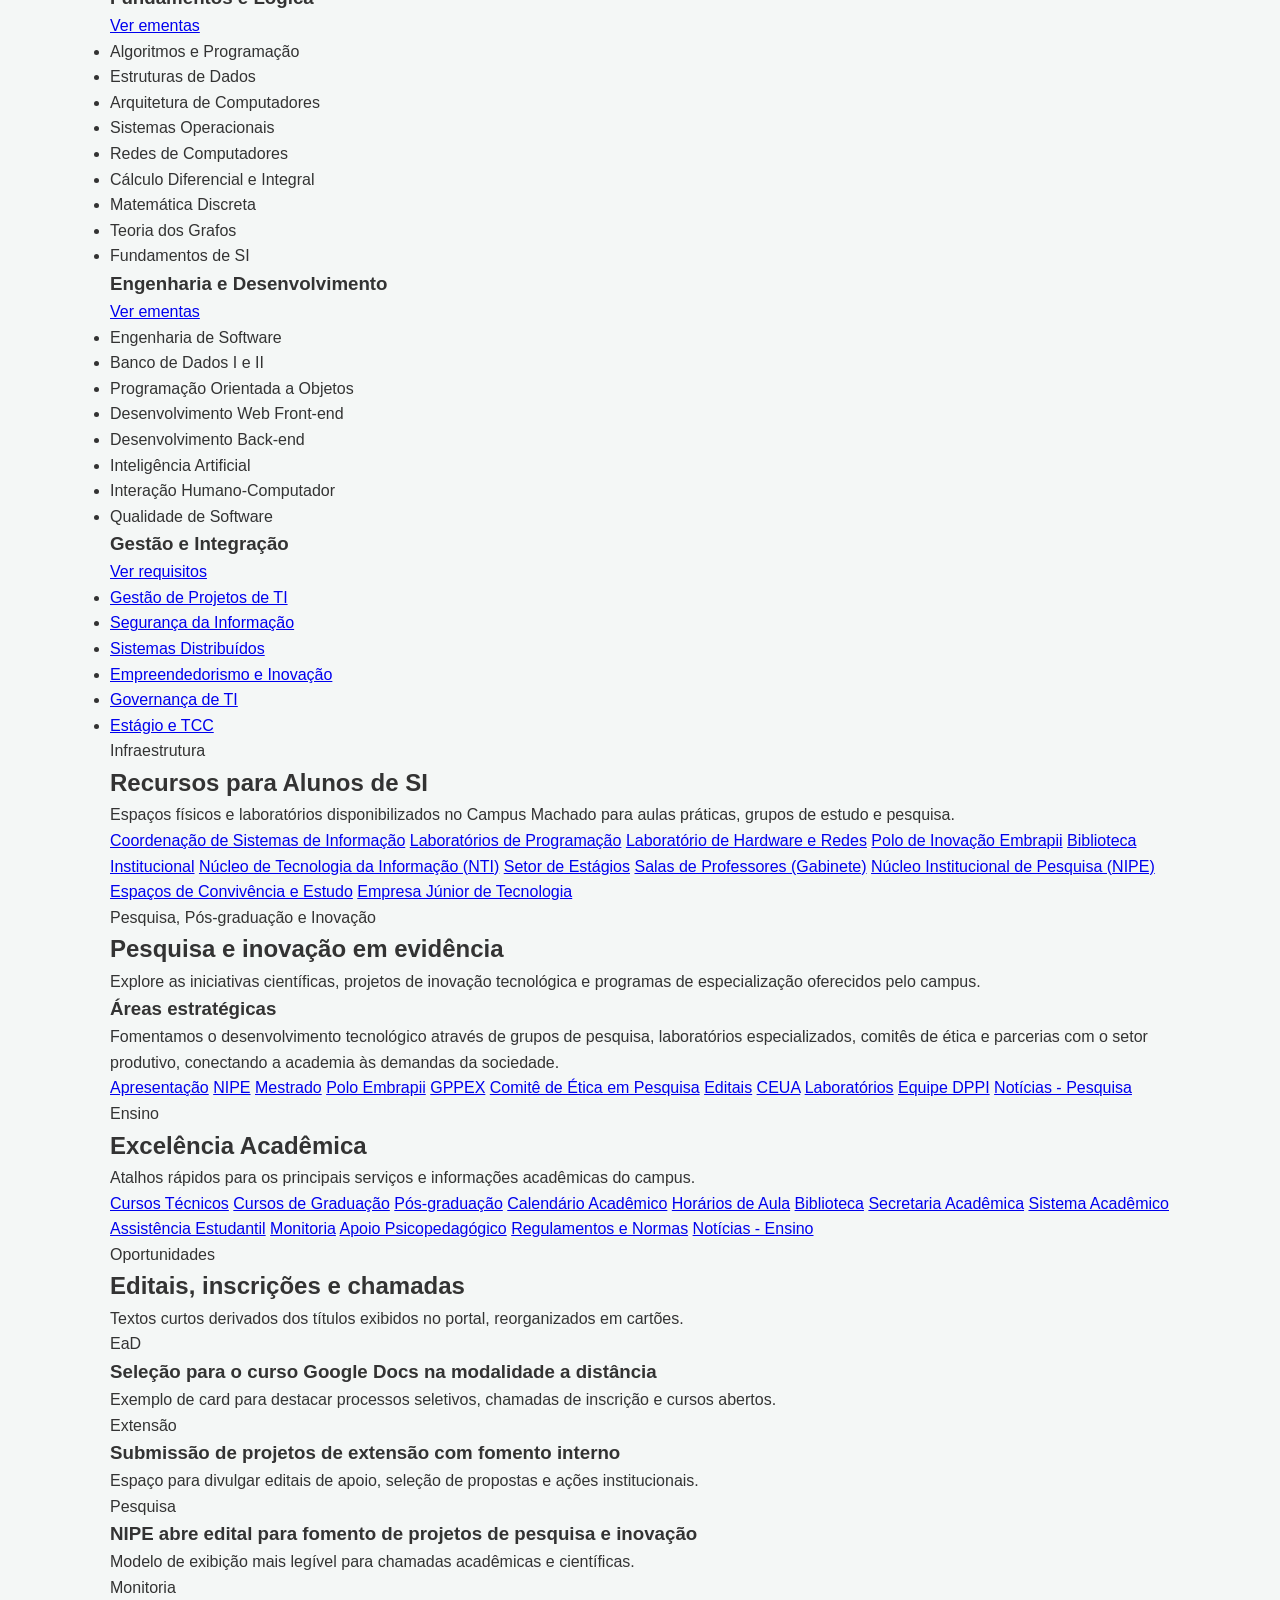
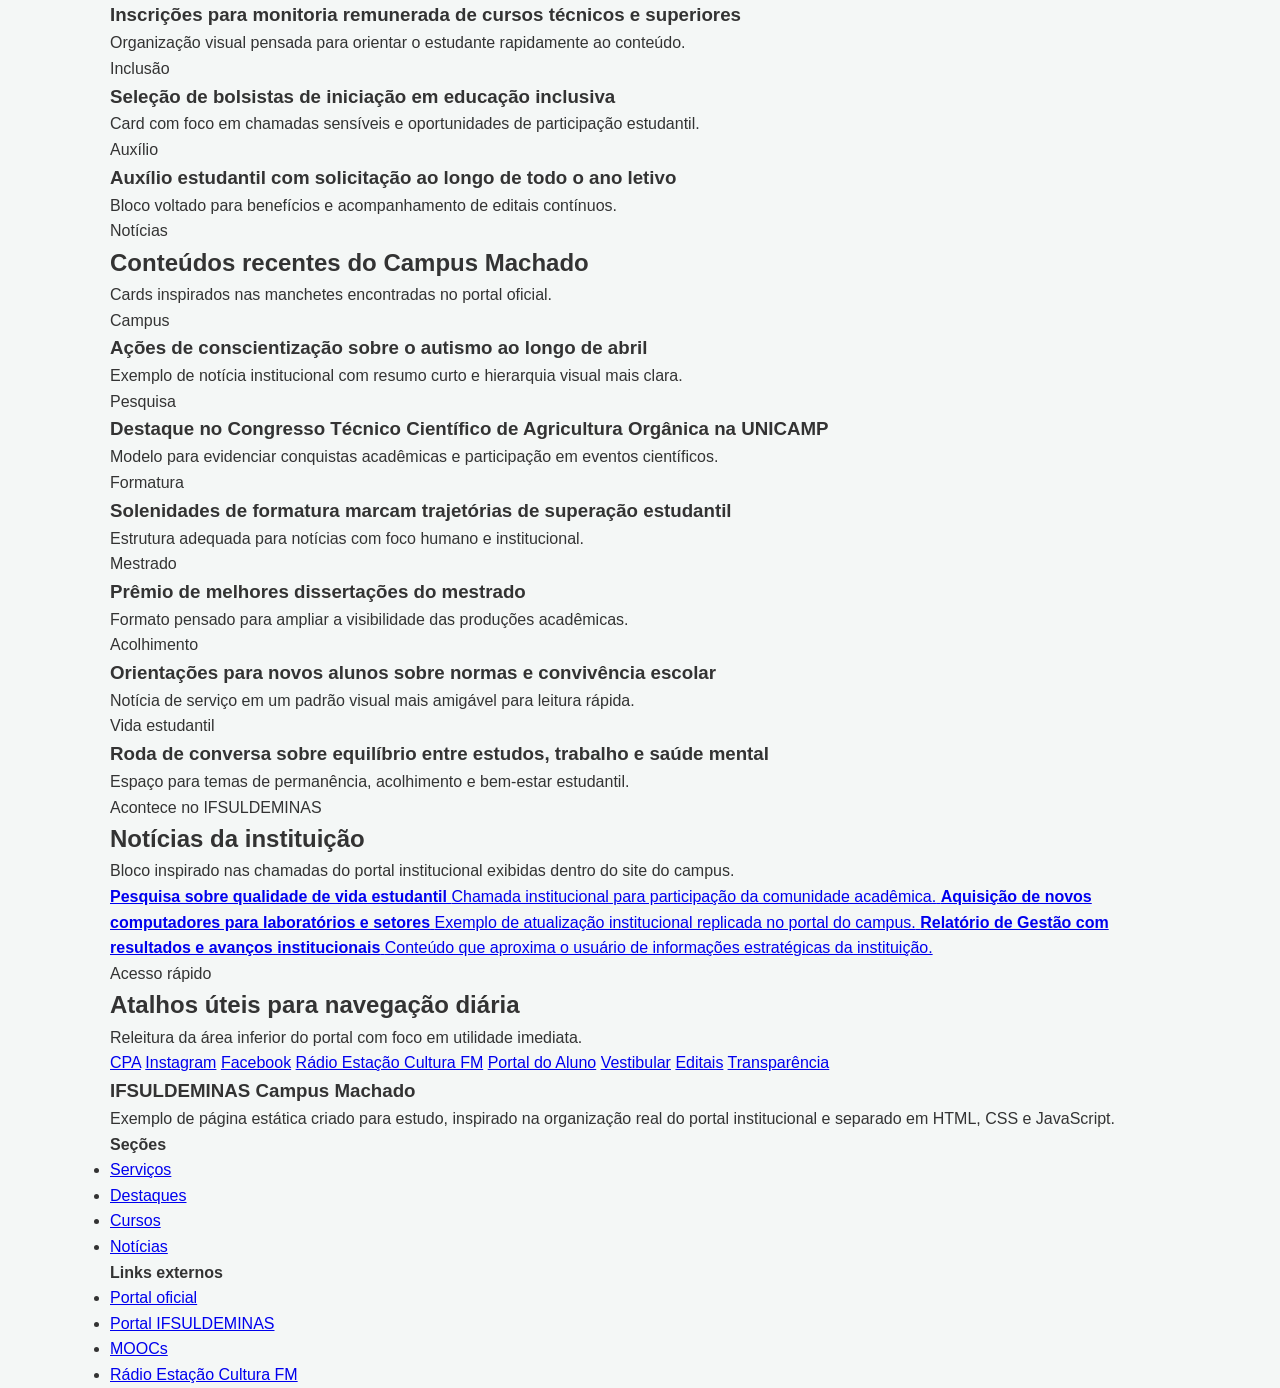
==== commit a745e979: "feat: update text in the section extensao" ====
--- a/index.html
+++ b/index.html
@@ -485,31 +485,28 @@
         <div class="container">
           <div class="section-head reveal">
             <div>
-              <span class="section-tag">Extensão</span>
-              <h2>Conexão com a comunidade</h2>
-              <p>
-                Bloco inspirado nos atalhos de extensão encontrados no portal do
-                Campus Machado.
+              <span class="section-tag">Ensino</span>
+              <h2>Excelência Acadêmica</h2>
+              <p>
+                Atalhos rápidos para os principais serviços e informações acadêmicas do campus.
               </p>
             </div>
           </div>
 
           <div class="link-card-grid">
-            <a class="link-card reveal" href="#">Conheça a Extensão</a>
-            <a class="link-card reveal" href="#">Fale conosco</a>
-            <a class="link-card reveal" href="#">Editais de Extensão</a>
-            <a class="link-card reveal" href="#">Projetos de Extensão</a>
-            <a class="link-card reveal" href="#">Cursos FIC</a>
-            <a class="link-card reveal" href="#">Estágios</a>
-            <a class="link-card reveal" href="#">Eventos</a>
-            <a class="link-card reveal" href="#">Agendamento de Visitas</a>
-            <a class="link-card reveal" href="#">GAPE</a>
-            <a class="link-card reveal" href="#"
-              >Curricularização da Extensão</a
-            >
-            <a class="link-card reveal" href="#">Jovem Aprendiz</a>
-            <a class="link-card reveal" href="#">Egressos</a>
-            <a class="link-card reveal" href="#">Notícias - Extensão</a>
+            <a class="link-card reveal" href="#">Cursos Técnicos</a>
+            <a class="link-card reveal" href="#">Cursos de Graduação</a>
+            <a class="link-card reveal" href="#">Pós-graduação</a>
+            <a class="link-card reveal" href="#">Calendário Acadêmico</a>
+            <a class="link-card reveal" href="#">Horários de Aula</a>
+            <a class="link-card reveal" href="#">Biblioteca</a>
+            <a class="link-card reveal" href="#">Secretaria Acadêmica</a>
+            <a class="link-card reveal" href="#">Sistema Acadêmico</a>
+            <a class="link-card reveal" href="#">Assistência Estudantil</a>
+            <a class="link-card reveal" href="#">Monitoria</a>
+            <a class="link-card reveal" href="#">Apoio Psicopedagógico</a>
+            <a class="link-card reveal" href="#">Regulamentos e Normas</a>
+            <a class="link-card reveal" href="#">Notícias - Ensino</a>
           </div>
         </div>
       </section>
--- a/styles.css
+++ b/styles.css
@@ -1,692 +1,119 @@
-:root {
-  --green-950: #33082c;
-  --green-900: #3b0b4a;
-  --green-800: #670f6a;
-  --green-700: #831987;
-  --green-600: #9f21a3;
-  --green-100: #e9f7ef;
-  --green-50: #f5fbf7;
-  --text: #151633;
-  --muted: #765f76;
-  --line: rgba(74, 13, 64, 0.12);
-  --white: #ffffff;
-  --shadow: 0 16px 34px rgba(8, 51, 31, 0.12);
-  --radius-xl: 28px;
-  --radius-lg: 20px;
-  --radius-md: 16px;
-  --radius-sm: 12px;
-  --container: 1200px;
-}
 
 * {
-  box-sizing: border-box;
-}
-
-html {
-  scroll-behavior: smooth;
+    margin: 0;
+    padding: 0;
+    box-sizing: border-box;
+    font-family: 'Segoe UI', Tahoma, Geneva, Verdana, sans-serif;
 }
 
 body {
-  margin: 0;
-  font-family: "Inter", system-ui, sans-serif;
-  color: var(--text);
-  background: linear-gradient(180deg, #f7fbf8 0%, #eff8f3 100%);
-}
-
-a {
-  color: inherit;
-  text-decoration: none;
-}
-
-button {
-  font: inherit;
-}
-
-img {
-  max-width: 100%;
-  display: block;
+    background-color: #f4f7f6;
+    color: #333;
+    line-height: 1.6;
 }
 
 .container {
-  width: min(calc(100% - 2rem), var(--container));
-  margin: 0 auto;
+    max-width: 1100px;
+    margin: 0 auto;
+    padding: 0 20px;
 }
 
-.skip-link {
-  position: absolute;
-  left: -999px;
-  top: 0;
+.header {
+    background-color: #0056b3;
+    color: #fff;
+    padding: 40px 0;
+    text-align: center;
 }
 
-.skip-link:focus {
-  left: 1rem;
-  top: 1rem;
-  z-index: 2000;
-  background: var(--green-900);
-  color: var(--white);
-  padding: 0.9rem 1rem;
-  border-radius: 999px;
+.header h1 {
+    font-size: 2.5rem;
+    margin-bottom: 10px;
 }
 
-.topbar {
-  background: var(--green-950);
-  color: #e3f9eb;
-  font-size: 0.92rem;
+.search-section {
+    margin: 30px 0;
+    display: flex;
+    justify-content: center;
 }
 
-.topbar-inner {
-  display: flex;
-  justify-content: space-between;
-  align-items: center;
-  gap: 1rem;
-  flex-wrap: wrap;
-  padding: 0.8rem 0;
+#searchInput {
+    width: 100%;
+    max-width: 600px;
+    padding: 12px 20px;
+    font-size: 1rem;
+    border: 1px solid #ccc;
+    border-radius: 25px;
+    outline: none;
+    transition: border-color 0.3s;
 }
 
-.topbar-brand,
-.topbar-links {
-  display: flex;
-  align-items: center;
-  gap: 1rem;
-  flex-wrap: wrap;
+#searchInput:focus {
+    border-color: #0056b3;
 }
 
-.topbar-links a {
-  color: #d2efdd;
+.groups-grid {
+    display: grid;
+    grid-template-columns: repeat(auto-fit, minmax(300px, 1fr));
+    gap: 20px;
+    margin-bottom: 50px;
 }
 
-.topbar-links a:hover {
-  color: var(--white);
+.card {
+    background: #fff;
+    border-radius: 8px;
+    padding: 20px;
+    box-shadow: 0 4px 6px rgba(0,0,0,0.05);
+    transition: transform 0.2s, box-shadow 0.2s;
+    border-top: 4px solid #0056b3;
 }
 
-.dot {
-  width: 10px;
-  height: 10px;
-  border-radius: 50%;
-  background: #d03ec9;
+.card:hover {
+    transform: translateY(-5px);
+    box-shadow: 0 8px 15px rgba(0,0,0,0.1);
 }
 
-.site-header {
-  position: sticky;
-  top: 0;
-  z-index: 1000;
-  background: rgba(255, 255, 255, 0.9);
-  backdrop-filter: blur(18px);
-  border-bottom: 1px solid var(--line);
+.card h3 {
+    color: #0056b3;
+    margin-bottom: 10px;
 }
 
-.header-inner {
-  display: flex;
-  align-items: center;
-  justify-content: space-between;
-  gap: 1rem;
-  padding: 1rem 0;
+.card .area {
+    display: inline-block;
+    background: #e2e8f0;
+    color: #4a5568;
+    padding: 4px 10px;
+    border-radius: 15px;
+    font-size: 0.85rem;
+    margin-bottom: 15px;
+    font-weight: bold;
 }
 
-.logo {
-  display: flex;
-  align-items: center;
-  gap: 0.9rem;
+.card p {
+    font-size: 0.95rem;
+    margin-bottom: 20px;
+    color: #555;
 }
 
-.logo-mark {
-  display: grid;
-  grid-template-columns: repeat(2, 12px);
-  grid-template-rows: repeat(3, 12px);
-  gap: 4px;
-  padding: 9px;
-  background: var(--white);
-  border-radius: 18px;
-  box-shadow: var(--shadow);
+.card button {
+    background-color: #0056b3;
+    color: white;
+    border: none;
+    padding: 10px 15px;
+    border-radius: 5px;
+    cursor: pointer;
+    width: 100%;
+    font-size: 1rem;
+    transition: background 0.3s;
 }
 
-.logo-mark span {
-  width: 12px;
-  height: 12px;
-  border-radius: 4px;
-  background: var(--green-700);
+.card button:hover {
+    background-color: #004494;
 }
 
-.logo-mark span:last-child {
-  grid-column: 2;
-  grid-row: 3;
-  border-radius: 50%;
-}
-
-.logo-text strong,
-.logo-text small {
-  display: block;
-}
-
-.logo-text strong {
-  font-size: 1rem;
-  letter-spacing: 0.02em;
-}
-
-.logo-text small {
-  color: var(--muted);
-}
-
-.main-nav {
-  display: flex;
-  align-items: center;
-  gap: 1.25rem;
-}
-
-.main-nav a {
-  font-weight: 600;
-  color: var(--muted);
-}
-
-.main-nav a:hover,
-.main-nav a.active {
-  color: var(--green-900);
-}
-
-.nav-cta {
-  padding: 0.9rem 1.1rem;
-  border-radius: 999px;
-  background: linear-gradient(135deg, var(--green-900), var(--green-700));
-  color: var(--white) !important;
-  box-shadow: var(--shadow);
-}
-
-.menu-toggle {
-  display: none;
-  width: 48px;
-  height: 48px;
-  border-radius: 14px;
-  border: 1px solid var(--line);
-  background: var(--white);
-  cursor: pointer;
-  padding: 0;
-}
-
-.menu-toggle span {
-  display: block;
-  width: 22px;
-  height: 2px;
-  background: var(--green-900);
-  margin: 5px auto;
-  border-radius: 999px;
-}
-
-.hero {
-  padding: 4rem 0 2rem;
-}
-
-.hero-grid {
-  display: grid;
-  grid-template-columns: 1.08fr 0.92fr;
-  gap: 1.5rem;
-  align-items: center;
-}
-
-.eyebrow,
-.section-tag,
-.badge {
-  display: inline-flex;
-  align-items: center;
-  gap: 0.5rem;
-  padding: 0.55rem 0.9rem;
-  border-radius: 999px;
-  background: var(--green-100);
-  color: var(--green-900);
-  font-weight: 700;
-  font-size: 0.9rem;
-}
-
-.hero h1 {
-  margin: 1rem 0 1rem;
-  font-size: clamp(2.2rem, 5vw, 4.25rem);
-  line-height: 1.05;
-  letter-spacing: -0.04em;
-}
-
-.hero p {
-  margin: 0;
-  max-width: 62ch;
-  color: var(--muted);
-  line-height: 1.75;
-}
-
-.hero-actions {
-  display: flex;
-  gap: 1rem;
-  flex-wrap: wrap;
-  margin: 1.7rem 0;
-}
-
-.btn {
-  padding: 0.95rem 1.25rem;
-  border-radius: 999px;
-  font-weight: 700;
-  transition:
-    transform 0.2s ease,
-    box-shadow 0.2s ease;
-}
-
-.btn:hover {
-  transform: translateY(-2px);
-}
-
-.btn-primary {
-  background: linear-gradient(135deg, var(--green-900), var(--green-700));
-  color: var(--white);
-  box-shadow: var(--shadow);
-}
-
-.btn-secondary {
-  background: var(--white);
-  border: 1px solid var(--line);
-  color: var(--green-900);
-}
-
-.hero-stats {
-  display: grid;
-  grid-template-columns: repeat(3, 1fr);
-  gap: 1rem;
-}
-
-.hero-stats div,
-.mini-card,
-.service-card,
-.highlight-card,
-.course-block,
-.link-card,
-.feature-panel,
-.news-card,
-.institutional-item,
-.quick-card,
-.footer-grid > div,
-.card-soft {
-  background: rgba(255, 255, 255, 0.92);
-  border: 1px solid var(--line);
-  border-radius: var(--radius-lg);
-  box-shadow: var(--shadow);
-}
-
-.hero-stats div {
-  padding: 1.1rem;
-}
-
-.hero-stats strong {
-  display: block;
-  color: var(--green-900);
-  font-size: 1.3rem;
-}
-
-.hero-stats span {
-  color: var(--muted);
-  font-size: 0.94rem;
-}
-
-.hero-panel {
-  display: grid;
-  gap: 1rem;
-}
-
-.hero-slider {
-  padding: 1.35rem;
-  background: linear-gradient(
-    135deg,
-    rgba(11, 74, 46, 0.98),
-    rgba(25, 135, 84, 0.94)
-  );
-  color: var(--white);
-}
-
-.hero-slider h2 {
-  font-size: clamp(1.6rem, 2.6vw, 2.2rem);
-  line-height: 1.15;
-  margin: 1rem 0 0.9rem;
-}
-
-.hero-slider p,
-.hero-slider a,
-.hero-slider span {
-  color: rgba(255, 255, 255, 0.9);
-}
-
-.hero-slider-top,
-.hero-slider-footer {
-  display: flex;
-  justify-content: space-between;
-  align-items: center;
-  gap: 1rem;
-  flex-wrap: wrap;
-}
-
-.badge-green {
-  background: rgba(255, 255, 255, 0.14);
-  color: var(--white);
-}
-
-.slider-controls {
-  display: flex;
-  gap: 0.6rem;
-}
-
-.slider-btn {
-  width: 42px;
-  height: 42px;
-  border-radius: 50%;
-  border: 1px solid rgba(255, 255, 255, 0.18);
-  background: rgba(255, 255, 255, 0.12);
-  color: var(--white);
-  cursor: pointer;
-}
-
-.hero-mini-grid {
-  display: grid;
-  grid-template-columns: repeat(2, 1fr);
-  gap: 1rem;
-}
-
-.mini-card {
-  padding: 1.1rem;
-}
-
-.mini-card strong {
-  display: block;
-  margin-bottom: 0.45rem;
-}
-
-.mini-card span {
-  color: var(--muted);
-  line-height: 1.6;
-}
-
-.section {
-  padding: 2.2rem 0;
-}
-
-.section.alt {
-  background: linear-gradient(
-    180deg,
-    rgba(233, 247, 239, 0.6),
-    rgba(245, 251, 247, 0.5)
-  );
-}
-
-.section-head {
-  margin-bottom: 1.2rem;
-}
-
-.section-head h2 {
-  margin: 0.6rem 0 0.5rem;
-  font-size: clamp(1.7rem, 3vw, 2.6rem);
-}
-
-.section-head p {
-  margin: 0;
-  color: var(--muted);
-  max-width: 68ch;
-  line-height: 1.75;
-}
-
-.service-grid,
-.highlight-grid,
-.link-card-grid,
-.quick-grid {
-  display: grid;
-  grid-template-columns: repeat(4, 1fr);
-  gap: 1rem;
-}
-
-.service-card,
-.highlight-card,
-.link-card,
-.quick-card,
-.news-card,
-.institutional-item {
-  padding: 1.2rem;
-  transition:
-    transform 0.2s ease,
-    box-shadow 0.2s ease;
-}
-
-.service-card:hover,
-.highlight-card:hover,
-.link-card:hover,
-.quick-card:hover,
-.news-card:hover,
-.institutional-item:hover,
-.course-block:hover {
-  transform: translateY(-4px);
-}
-
-.service-card strong,
-.highlight-card h3,
-.news-card h3 {
-  display: block;
-  margin-bottom: 0.45rem;
-}
-
-.service-card span,
-.highlight-card p,
-.news-card p,
-.institutional-item span {
-  color: var(--muted);
-  line-height: 1.65;
-}
-
-.icon-circle {
-  width: 54px;
-  height: 54px;
-  border-radius: 18px;
-  display: grid;
-  place-items: center;
-  background: linear-gradient(135deg, var(--green-100), var(--green-50));
-  font-size: 1.4rem;
-  margin-bottom: 0.9rem;
-}
-
-.course-columns {
-  display: grid;
-  grid-template-columns: repeat(3, 1fr);
-  gap: 1rem;
-}
-
-.course-block {
-  padding: 1.3rem;
-}
-
-.course-head {
-  display: flex;
-  justify-content: space-between;
-  align-items: center;
-  gap: 1rem;
-  margin-bottom: 1rem;
-}
-
-.course-head h3 {
-  margin: 0;
-}
-
-.course-head a {
-  color: var(--green-800);
-  font-weight: 700;
-}
-
-.course-block ul {
-  margin: 0;
-  padding-left: 1.1rem;
-  color: var(--muted);
-  display: grid;
-  gap: 0.7rem;
-}
-
-.feature-layout {
-  display: grid;
-  grid-template-columns: 0.95fr 1.05fr;
-  gap: 1rem;
-  align-items: start;
-}
-
-.feature-panel {
-  padding: 1.4rem;
-  background: linear-gradient(135deg, var(--green-900), var(--green-700));
-  color: var(--white);
-}
-
-.feature-panel p {
-  color: rgba(255, 255, 255, 0.88);
-  line-height: 1.75;
-}
-
-.small-gap {
-  gap: 0.85rem;
-}
-
-.news-grid {
-  display: grid;
-  grid-template-columns: repeat(3, 1fr);
-  gap: 1rem;
-}
-
-.two-columns {
-  grid-template-columns: repeat(2, 1fr);
-}
-
-.news-card h3 {
-  margin-top: 0.9rem;
-}
-
-.institutional-list {
-  display: grid;
-  gap: 1rem;
-}
-
-.institutional-item {
-  display: flex;
-  flex-direction: column;
-  gap: 0.4rem;
-}
-
-.quick-card {
-  text-align: center;
-  font-weight: 700;
-}
-
-.site-footer {
-  padding: 2.5rem 0 3rem;
-}
-
-.footer-grid {
-  display: grid;
-  grid-template-columns: 1.2fr 0.8fr 0.8fr;
-  gap: 1rem;
-}
-
-.footer-grid > div {
-  padding: 1.3rem;
-}
-
-.site-footer h3,
-.site-footer h4 {
-  margin-top: 0;
-}
-
-.site-footer p,
-.site-footer li,
-.site-footer a {
-  color: var(--muted);
-  line-height: 1.7;
-}
-
-.site-footer ul {
-  margin: 0;
-  padding-left: 1rem;
-}
-
-.reveal {
-  opacity: 0;
-  transform: translateY(24px);
-  transition:
-    opacity 0.7s ease,
-    transform 0.7s ease;
-}
-
-.reveal.visible {
-  opacity: 1;
-  transform: translateY(0);
-}
-
-@media (max-width: 1100px) {
-  .hero-grid,
-  .feature-layout,
-  .footer-grid,
-  .course-columns {
-    grid-template-columns: 1fr;
-  }
-
-  .service-grid,
-  .highlight-grid,
-  .link-card-grid,
-  .quick-grid {
-    grid-template-columns: repeat(2, 1fr);
-  }
-
-  .news-grid,
-  .two-columns {
-    grid-template-columns: 1fr;
-  }
-}
-
-@media (max-width: 820px) {
-  .menu-toggle {
-    display: inline-block;
-  }
-
-  .main-nav {
-    position: absolute;
-    top: calc(100% + 0.5rem);
-    left: 1rem;
-    right: 1rem;
-    background: rgba(255, 255, 255, 0.98);
-    border: 1px solid var(--line);
-    border-radius: 22px;
-    box-shadow: var(--shadow);
-    padding: 1rem;
-    display: none;
-    flex-direction: column;
-    align-items: stretch;
-  }
-
-  .main-nav.open {
-    display: flex;
-  }
-
-  .hero {
-    padding-top: 2.4rem;
-  }
-
-  .hero-stats,
-  .hero-mini-grid {
-    grid-template-columns: 1fr;
-  }
-}
-
-@media (max-width: 560px) {
-  .topbar-inner,
-  .topbar-brand,
-  .topbar-links {
-    align-items: flex-start;
-  }
-
-  .service-grid,
-  .highlight-grid,
-  .link-card-grid,
-  .quick-grid {
-    grid-template-columns: 1fr;
-  }
-
-  .hero h1 {
-    font-size: 2rem;
-  }
-
-  .header-inner {
-    padding: 0.85rem 0;
-  }
-}
+.footer {
+    text-align: center;
+    padding: 20px 0;
+    background-color: #333;
+    color: #fff;
+    margin-top: auto;
+}
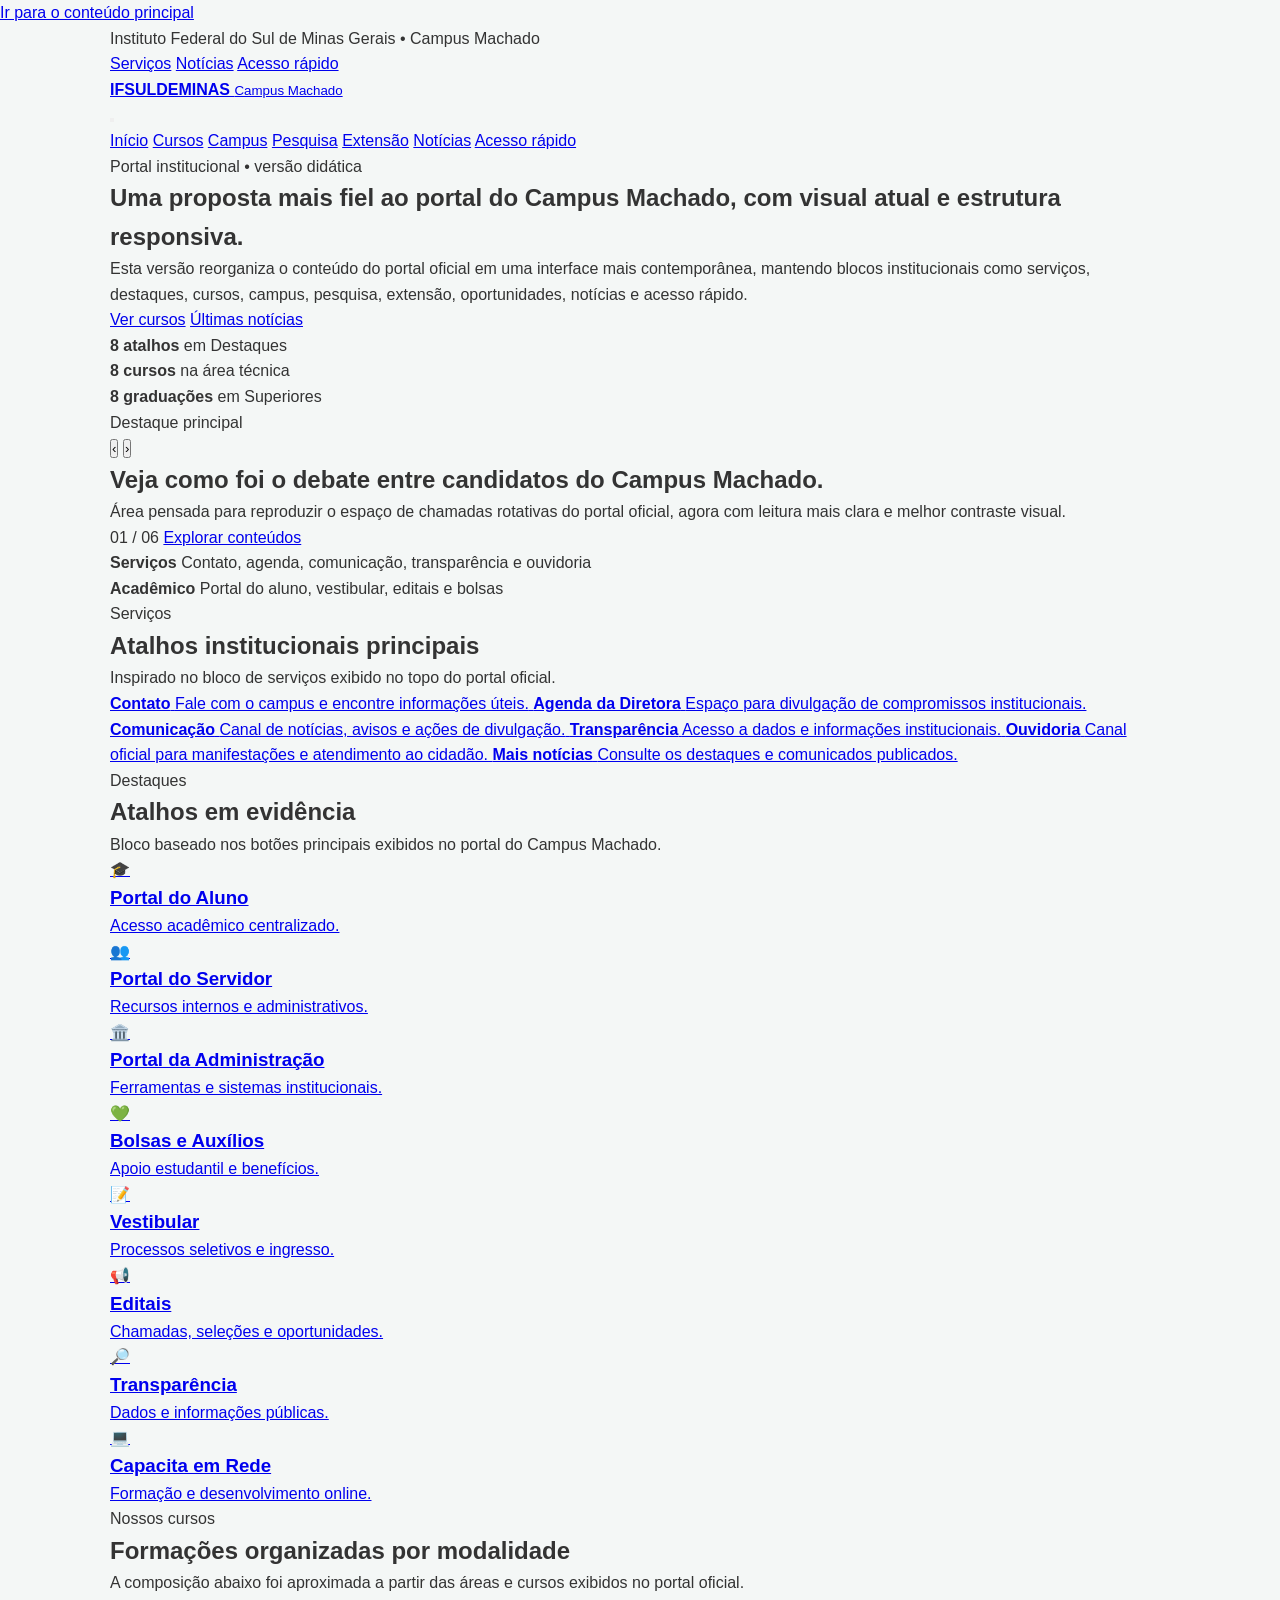
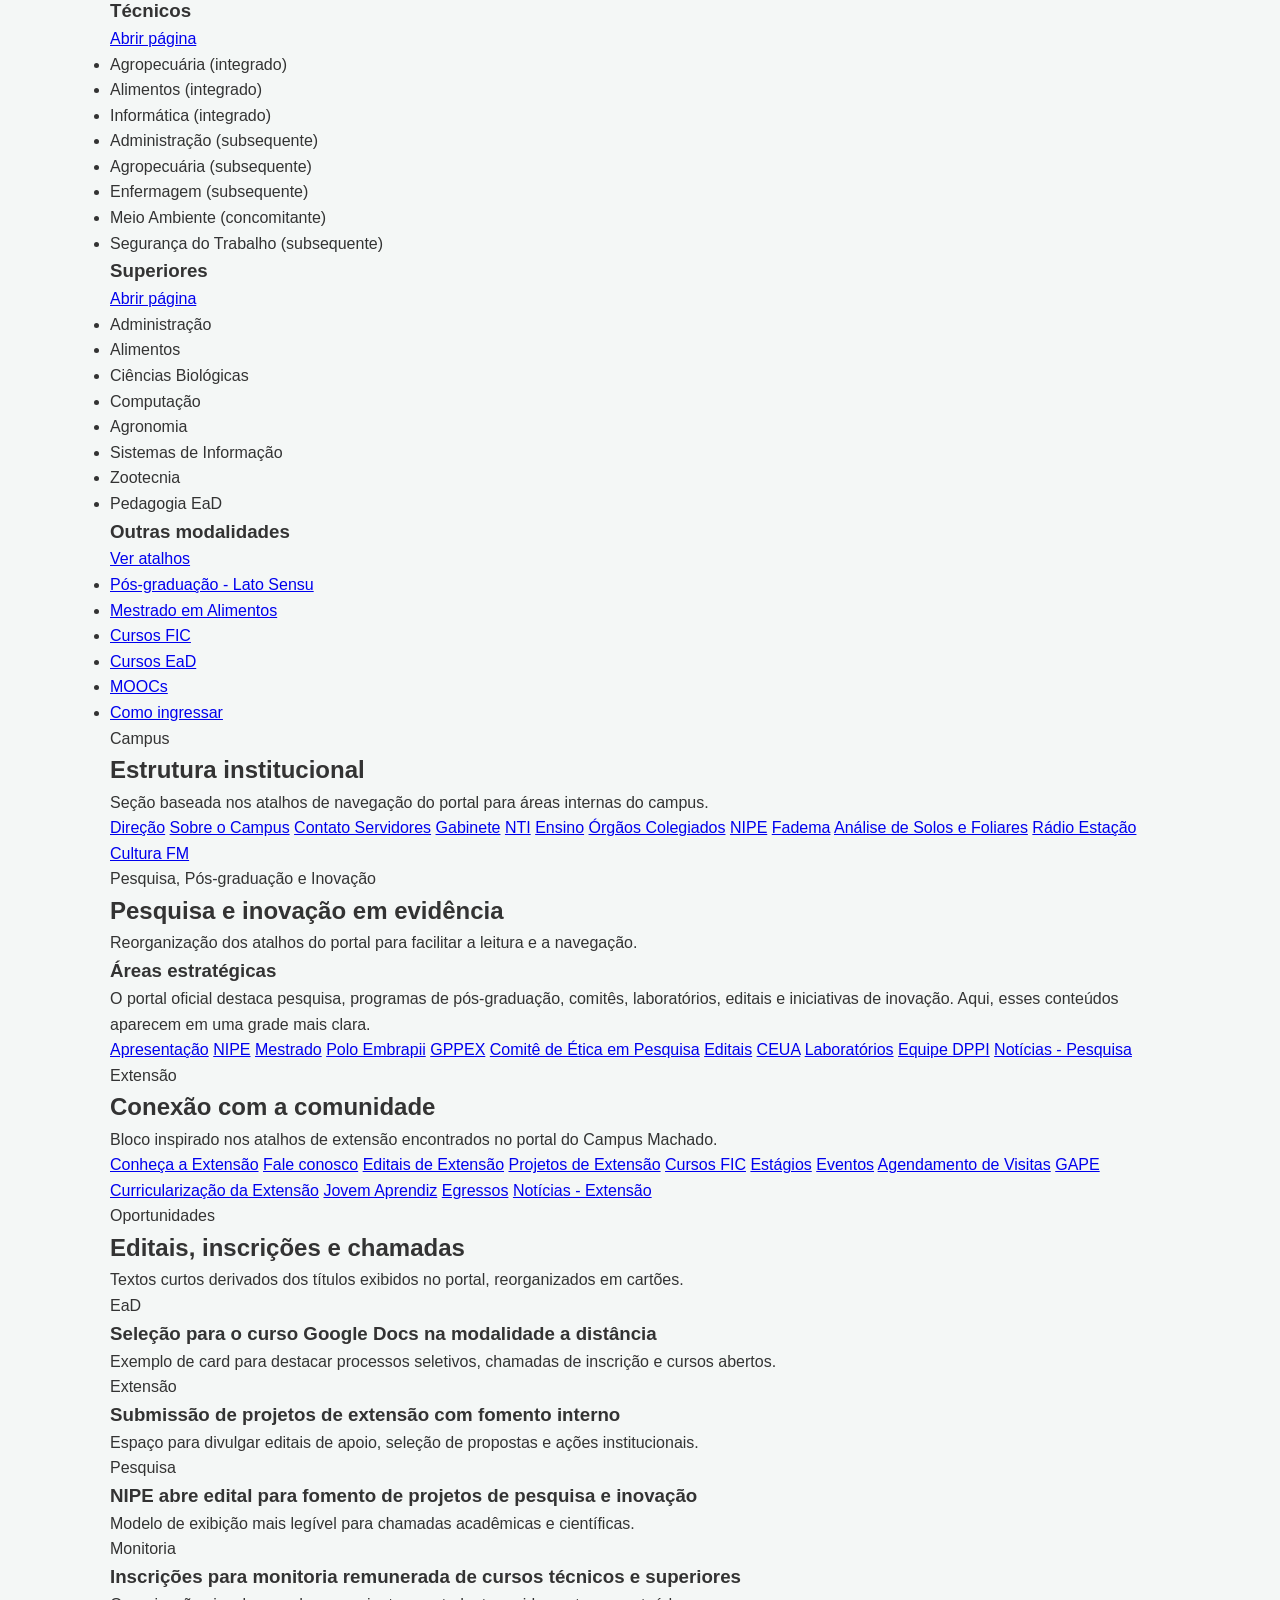
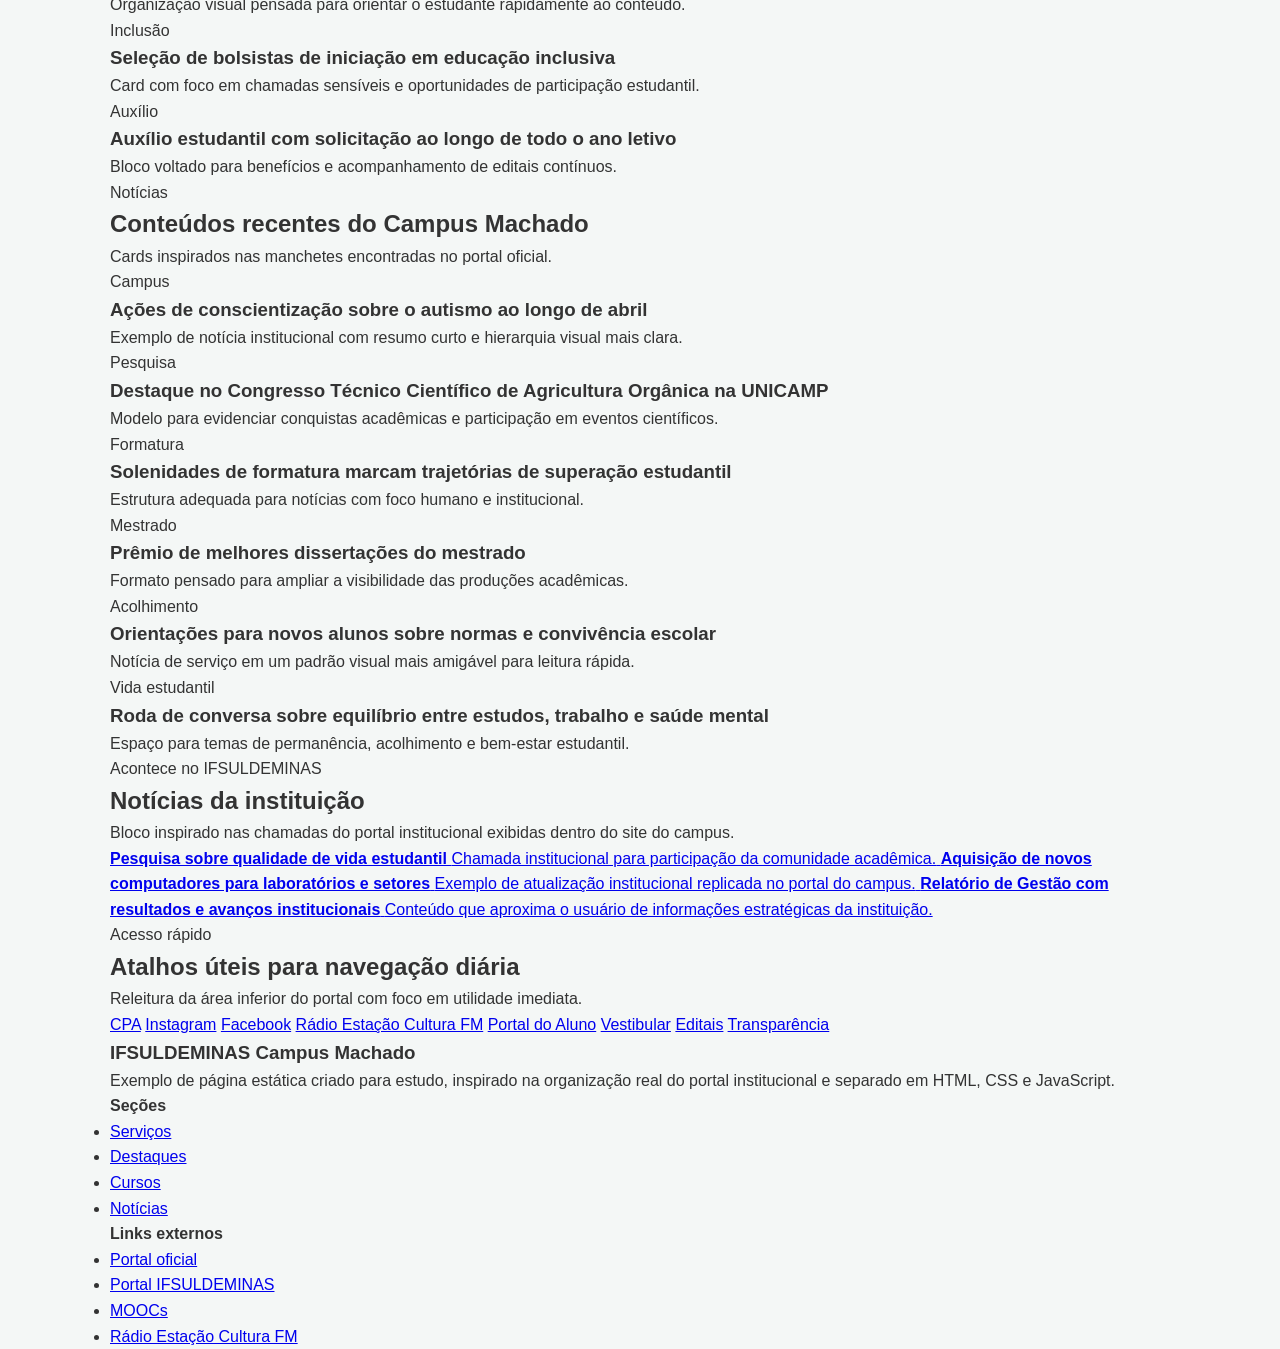
==== commit 88d8709e: "Js e ajustes" ====
--- a/index.html
+++ b/index.html
@@ -3,7 +3,7 @@
   <head>
     <meta charset="UTF-8" />
     <meta name="viewport" content="width=device-width, initial-scale=1.0" />
-    <title>Sistemas de Informação</title>
+    <title>IFSULDEMINAS Campus Machado</title>
     <meta
       name="description"
       content="Exemplo de página estática moderna e responsiva inspirada no portal do IFSULDEMINAS Campus Machado."
@@ -23,7 +23,7 @@
       <div class="container topbar-inner">
         <div class="topbar-brand">
           <span class="dot"></span>
-          <span>Curso de sistemas de informação • Campus Machado</span>
+          <span>Instituto Federal do Sul de Minas Gerais • Campus Machado</span>
         </div>
         <div class="topbar-links">
           <a href="#servicos">Serviços</a>
@@ -38,13 +38,13 @@
         <a
           class="logo"
           href="#inicio"
-          aria-label="Página inicial de Sistemas de Informação Campus Machado"
+          aria-label="Página inicial do IFSULDEMINAS Campus Machado"
         >
           <div class="logo-mark">
             <span></span><span></span><span></span><span></span><span></span>
           </div>
           <div class="logo-text">
-            <strong>SI</strong>
+            <strong>IFSULDEMINAS</strong>
             <small>Campus Machado</small>
           </div>
         </a>
@@ -60,7 +60,7 @@
 
         <nav class="main-nav" id="mainNav">
           <a href="#inicio">Início</a>
-          <a href="#cursos">Matérias</a>
+          <a href="#cursos">Cursos</a>
           <a href="#campus">Campus</a>
           <a href="#pesquisa">Pesquisa</a>
           <a href="#extensao">Extensão</a>
@@ -74,33 +74,35 @@
       <section class="hero" id="inicio">
         <div class="container hero-grid">
           <div class="hero-copy reveal visible">
-            <div class="eyebrow">Bacharelado em Sistemas de Informação</div>
-            <h1>Curso de Sistemas de Informação</h1>
+            <div class="eyebrow">Portal institucional • versão didática</div>
+            <h1>
+              Uma proposta mais fiel ao portal do Campus Machado, com visual
+              atual e estrutura responsiva.
+            </h1>
             <p>
-              O bacharelado forma profissionais para projetar, desenvolver e
-              gerenciar softwares e infraestruturas de TI, unindo conhecimentos
-              técnicos e análise de negócios.
+              Esta versão reorganiza o conteúdo do portal oficial em uma
+              interface mais contemporânea, mantendo blocos institucionais como
+              serviços, destaques, cursos, campus, pesquisa, extensão,
+              oportunidades, notícias e acesso rápido.
             </p>
 
             <div class="hero-actions">
-              <a class="btn btn-primary" href="#cursos">Ver grade curricular</a>
-              <a class="btn btn-secondary" href="#noticias"
-                >Avisos e projetos</a
-              >
+              <a class="btn btn-primary" href="#cursos">Ver cursos</a>
+              <a class="btn btn-secondary" href="#noticias">Últimas notícias</a>
             </div>
 
             <div class="hero-stats">
               <div>
-                <strong>8 períodos</strong>
-                <span>de Duração mínima</span>
+                <strong>8 atalhos</strong>
+                <span>em Destaques</span>
               </div>
               <div>
-                <strong>4 laboratórios</strong>
-                <span>de Informática práticos</span>
+                <strong>8 cursos</strong>
+                <span>na área técnica</span>
               </div>
               <div>
-                <strong>3000+ horas</strong>
-                <span>de Carga horária total</span>
+                <strong>8 graduações</strong>
+                <span>em Superiores</span>
               </div>
             </div>
           </div>
@@ -108,7 +110,7 @@
           <div class="hero-panel reveal">
             <div class="hero-slider card-soft">
               <div class="hero-slider-top">
-                <span class="badge badge-green">Notícia Acadêmica</span>
+                <span class="badge badge-green">Destaque principal</span>
                 <div class="slider-controls">
                   <button
                     class="slider-btn"
@@ -127,33 +129,29 @@
                 </div>
               </div>
               <h2 id="heroTitle">
-                Defesas de TCC: Projetos de automação e dados marcam o semestre.
+                Veja como foi o debate entre candidatos do Campus Machado.
               </h2>
               <p id="heroText">
-                Alunos do 7º e 8º período apresentaram sistemas voltados para
-                demandas reais da região, aplicando conceitos de computação em
-                nuvem e engenharia de software.
+                Área pensada para reproduzir o espaço de chamadas rotativas do
+                portal oficial, agora com leitura mais clara e melhor contraste
+                visual.
               </p>
               <div class="hero-slider-footer">
-                <span id="heroCounter">01 / 03</span>
-                <a href="#oportunidades">Ler documentação completa</a>
+                <span id="heroCounter">01 / 06</span>
+                <a href="#oportunidades">Explorar conteúdos</a>
               </div>
             </div>
 
             <div class="hero-mini-grid">
               <article class="mini-card">
-                <strong>Laboratórios</strong>
+                <strong>Serviços</strong>
                 <span
-                  >Práticas de programação, redes, hardware e sistemas
-                  operacionais.</span
+                  >Contato, agenda, comunicação, transparência e ouvidoria</span
                 >
               </article>
               <article class="mini-card">
-                <strong>Extensão e Pesquisa</strong>
-                <span
-                  >Oportunidades em projetos no Polo Embrapii e iniciação
-                  científica.</span
-                >
+                <strong>Acadêmico</strong>
+                <span>Portal do aluno, vestibular, editais e bolsas</span>
               </article>
             </div>
           </div>
@@ -279,11 +277,11 @@
         <div class="container">
           <div class="section-head reveal">
             <div>
-              <span class="section-tag">Grade Curricular</span>
-              <h2>Disciplinas do Bacharelado</h2>
-              <p>
-                Estrutura das disciplinas obrigatórias e áreas de conhecimento
-                distribuídas ao longo dos oito períodos.
+              <span class="section-tag">Nossos cursos</span>
+              <h2>Formações organizadas por modalidade</h2>
+              <p>
+                A composição abaixo foi aproximada a partir das áreas e cursos
+                exibidos no portal oficial.
               </p>
             </div>
           </div>
@@ -291,53 +289,52 @@
           <div class="course-columns">
             <article class="course-block reveal">
               <div class="course-head">
-                <h3>Fundamentos e Lógica</h3>
+                <h3>Técnicos</h3>
                 <a
                   href="https://portal.mch.ifsuldeminas.edu.br/tecnicos"
                   target="_blank"
                   rel="noopener noreferrer"
-                  >Ver ementas</a
+                  >Abrir página</a
                 >
               </div>
               <ul>
-                <li>Algoritmos e Programação</li>
-                <li>Estruturas de Dados</li>
-                <li>Arquitetura de Computadores</li>
-                <li>Sistemas Operacionais</li>
-                <li>Redes de Computadores</li>
-                <li>Cálculo Diferencial e Integral</li>
-                <li>Matemática Discreta</li>
-                <li>Teoria dos Grafos</li>
-                <li>Fundamentos de SI</li>
+                <li>Agropecuária (integrado)</li>
+                <li>Alimentos (integrado)</li>
+                <li>Informática (integrado)</li>
+                <li>Administração (subsequente)</li>
+                <li>Agropecuária (subsequente)</li>
+                <li>Enfermagem (subsequente)</li>
+                <li>Meio Ambiente (concomitante)</li>
+                <li>Segurança do Trabalho (subsequente)</li>
               </ul>
             </article>
 
             <article class="course-block reveal">
               <div class="course-head">
-                <h3>Engenharia e Desenvolvimento</h3>
+                <h3>Superiores</h3>
                 <a
                   href="https://portal.mch.ifsuldeminas.edu.br/superiores"
                   target="_blank"
                   rel="noopener noreferrer"
-                  >Ver ementas</a
+                  >Abrir página</a
                 >
               </div>
               <ul>
-                <li>Engenharia de Software</li>
-                <li>Banco de Dados I e II</li>
-                <li>Programação Orientada a Objetos</li>
-                <li>Desenvolvimento Web Front-end</li>
-                <li>Desenvolvimento Back-end</li>
-                <li>Inteligência Artificial</li>
-                <li>Interação Humano-Computador</li>
-                <li>Qualidade de Software</li>
+                <li>Administração</li>
+                <li>Alimentos</li>
+                <li>Ciências Biológicas</li>
+                <li>Computação</li>
+                <li>Agronomia</li>
+                <li>Sistemas de Informação</li>
+                <li>Zootecnia</li>
+                <li>Pedagogia EaD</li>
               </ul>
             </article>
 
             <article class="course-block reveal compact">
               <div class="course-head">
-                <h3>Gestão e Integração</h3>
-                <a href="#acesso-rapido">Ver requisitos</a>
+                <h3>Outras modalidades</h3>
+                <a href="#acesso-rapido">Ver atalhos</a>
               </div>
               <ul>
                 <li>
@@ -345,7 +342,7 @@
                     href="https://portal.mch.ifsuldeminas.edu.br/pos-graduacao-lato-sensu"
                     target="_blank"
                     rel="noopener noreferrer"
-                    >Gestão de Projetos de TI</a
+                    >Pós-graduação - Lato Sensu</a
                   >
                 </li>
                 <li>
@@ -353,16 +350,16 @@
                     href="https://portal.mch.ifsuldeminas.edu.br/mestrado-em-alimentos"
                     target="_blank"
                     rel="noopener noreferrer"
-                    >Segurança da Informação</a
+                    >Mestrado em Alimentos</a
                   >
                 </li>
-                <li><a href="#">Sistemas Distribuídos</a></li>
+                <li><a href="#">Cursos FIC</a></li>
                 <li>
                   <a
                     href="https://portal.mch.ifsuldeminas.edu.br/cursos-ead"
                     target="_blank"
                     rel="noopener noreferrer"
-                    >Empreendedorismo e Inovação</a
+                    >Cursos EaD</a
                   >
                 </li>
                 <li>
@@ -370,10 +367,10 @@
                     href="https://mooc.mch.ifsuldeminas.edu.br"
                     target="_blank"
                     rel="noopener noreferrer"
-                    >Governança de TI</a
+                    >MOOCs</a
                   >
                 </li>
-                <li><a href="#">Estágio e TCC</a></li>
+                <li><a href="#">Como ingressar</a></li>
               </ul>
             </article>
           </div>
@@ -384,44 +381,32 @@
         <div class="container">
           <div class="section-head reveal">
             <div>
-              <span class="section-tag">Infraestrutura</span>
-              <h2>Recursos para Alunos de SI</h2>
-              <p>
-                Espaços físicos e laboratórios disponibilizados no Campus
-                Machado para aulas práticas, grupos de estudo e pesquisa.
+              <span class="section-tag">Campus</span>
+              <h2>Estrutura institucional</h2>
+              <p>
+                Seção baseada nos atalhos de navegação do portal para áreas
+                internas do campus.
               </p>
             </div>
           </div>
 
           <div class="link-card-grid">
-            <a class="link-card reveal" href="#"
-              >Coordenação de Sistemas de Informação</a
-            >
-            <a class="link-card reveal" href="#">Laboratórios de Programação</a>
-            <a class="link-card reveal" href="#"
-              >Laboratório de Hardware e Redes</a
-            >
-            <a class="link-card reveal" href="#">Polo de Inovação Embrapii</a>
-            <a class="link-card reveal" href="#">Biblioteca Institucional</a>
-            <a class="link-card reveal" href="#"
-              >Núcleo de Tecnologia da Informação (NTI)</a
-            >
-            <a class="link-card reveal" href="#">Setor de Estágios</a>
-            <a class="link-card reveal" href="#"
-              >Salas de Professores (Gabinete)</a
-            >
-            <a class="link-card reveal" href="#"
-              >Núcleo Institucional de Pesquisa (NIPE)</a
-            >
-            <a class="link-card reveal" href="#"
-              >Espaços de Convivência e Estudo</a
-            >
+            <a class="link-card reveal" href="#">Direção</a>
+            <a class="link-card reveal" href="#">Sobre o Campus</a>
+            <a class="link-card reveal" href="#">Contato Servidores</a>
+            <a class="link-card reveal" href="#">Gabinete</a>
+            <a class="link-card reveal" href="#">NTI</a>
+            <a class="link-card reveal" href="#">Ensino</a>
+            <a class="link-card reveal" href="#">Órgãos Colegiados</a>
+            <a class="link-card reveal" href="#">NIPE</a>
+            <a class="link-card reveal" href="#">Fadema</a>
+            <a class="link-card reveal" href="#">Análise de Solos e Foliares</a>
             <a
               class="link-card reveal"
               href="https://estacaocultura.radio.br"
               target="_blank"
               rel="noopener noreferrer"
-              >Empresa Júnior de Tecnologia</a
+              >Rádio Estação Cultura FM</a
             >
           </div>
         </div>
@@ -436,7 +421,8 @@
               >
               <h2>Pesquisa e inovação em evidência</h2>
               <p>
-                Explore as iniciativas científicas, projetos de inovação tecnológica e programas de especialização oferecidos pelo campus.
+                Reorganização dos atalhos do portal para facilitar a leitura e a
+                navegação.
               </p>
             </div>
           </div>
@@ -445,7 +431,9 @@
             <article class="feature-panel reveal">
               <h3>Áreas estratégicas</h3>
               <p>
-                Fomentamos o desenvolvimento tecnológico através de grupos de pesquisa, laboratórios especializados, comitês de ética e parcerias com o setor produtivo, conectando a academia às demandas da sociedade.
+                O portal oficial destaca pesquisa, programas de pós-graduação,
+                comitês, laboratórios, editais e iniciativas de inovação. Aqui,
+                esses conteúdos aparecem em uma grade mais clara.
               </p>
             </article>
             <div class="link-card-grid small-gap">
@@ -457,7 +445,6 @@
                 href="https://portal.ifsuldeminas.edu.br"
                 target="_blank"
                 rel="noopener noreferrer"
-                aria-label="Acessar o site do Polo Embrapii (abre em nova guia)"
                 >Polo Embrapii</a
               >
               <a
@@ -465,7 +452,6 @@
                 href="https://gppex.ifsuldeminas.edu.br"
                 target="_blank"
                 rel="noopener noreferrer"
-                aria-label="Acessar o sistema GPPEX (abre em nova guia)"
                 >GPPEX</a
               >
               <a class="link-card reveal" href="#"
@@ -473,7 +459,9 @@
               >
               <a class="link-card reveal" href="#">Editais</a>
               <a class="link-card reveal" href="#">CEUA</a>
-              <a class="link-card reveal" href="#">Laboratórios</a>
+              <a class="link-card reveal" href="/Laboratorios/mostruario.html"
+                >Laboratórios</a
+              >
               <a class="link-card reveal" href="#">Equipe DPPI</a>
               <a class="link-card reveal" href="#">Notícias - Pesquisa</a>
             </div>
@@ -485,28 +473,31 @@
         <div class="container">
           <div class="section-head reveal">
             <div>
-              <span class="section-tag">Ensino</span>
-              <h2>Excelência Acadêmica</h2>
-              <p>
-                Atalhos rápidos para os principais serviços e informações acadêmicas do campus.
+              <span class="section-tag">Extensão</span>
+              <h2>Conexão com a comunidade</h2>
+              <p>
+                Bloco inspirado nos atalhos de extensão encontrados no portal do
+                Campus Machado.
               </p>
             </div>
           </div>
 
           <div class="link-card-grid">
-            <a class="link-card reveal" href="#">Cursos Técnicos</a>
-            <a class="link-card reveal" href="#">Cursos de Graduação</a>
-            <a class="link-card reveal" href="#">Pós-graduação</a>
-            <a class="link-card reveal" href="#">Calendário Acadêmico</a>
-            <a class="link-card reveal" href="#">Horários de Aula</a>
-            <a class="link-card reveal" href="#">Biblioteca</a>
-            <a class="link-card reveal" href="#">Secretaria Acadêmica</a>
-            <a class="link-card reveal" href="#">Sistema Acadêmico</a>
-            <a class="link-card reveal" href="#">Assistência Estudantil</a>
-            <a class="link-card reveal" href="#">Monitoria</a>
-            <a class="link-card reveal" href="#">Apoio Psicopedagógico</a>
-            <a class="link-card reveal" href="#">Regulamentos e Normas</a>
-            <a class="link-card reveal" href="#">Notícias - Ensino</a>
+            <a class="link-card reveal" href="#">Conheça a Extensão</a>
+            <a class="link-card reveal" href="#">Fale conosco</a>
+            <a class="link-card reveal" href="#">Editais de Extensão</a>
+            <a class="link-card reveal" href="#">Projetos de Extensão</a>
+            <a class="link-card reveal" href="#">Cursos FIC</a>
+            <a class="link-card reveal" href="#">Estágios</a>
+            <a class="link-card reveal" href="#">Eventos</a>
+            <a class="link-card reveal" href="#">Agendamento de Visitas</a>
+            <a class="link-card reveal" href="#">GAPE</a>
+            <a class="link-card reveal" href="#"
+              >Curricularização da Extensão</a
+            >
+            <a class="link-card reveal" href="#">Jovem Aprendiz</a>
+            <a class="link-card reveal" href="#">Egressos</a>
+            <a class="link-card reveal" href="#">Notícias - Extensão</a>
           </div>
         </div>
       </section>
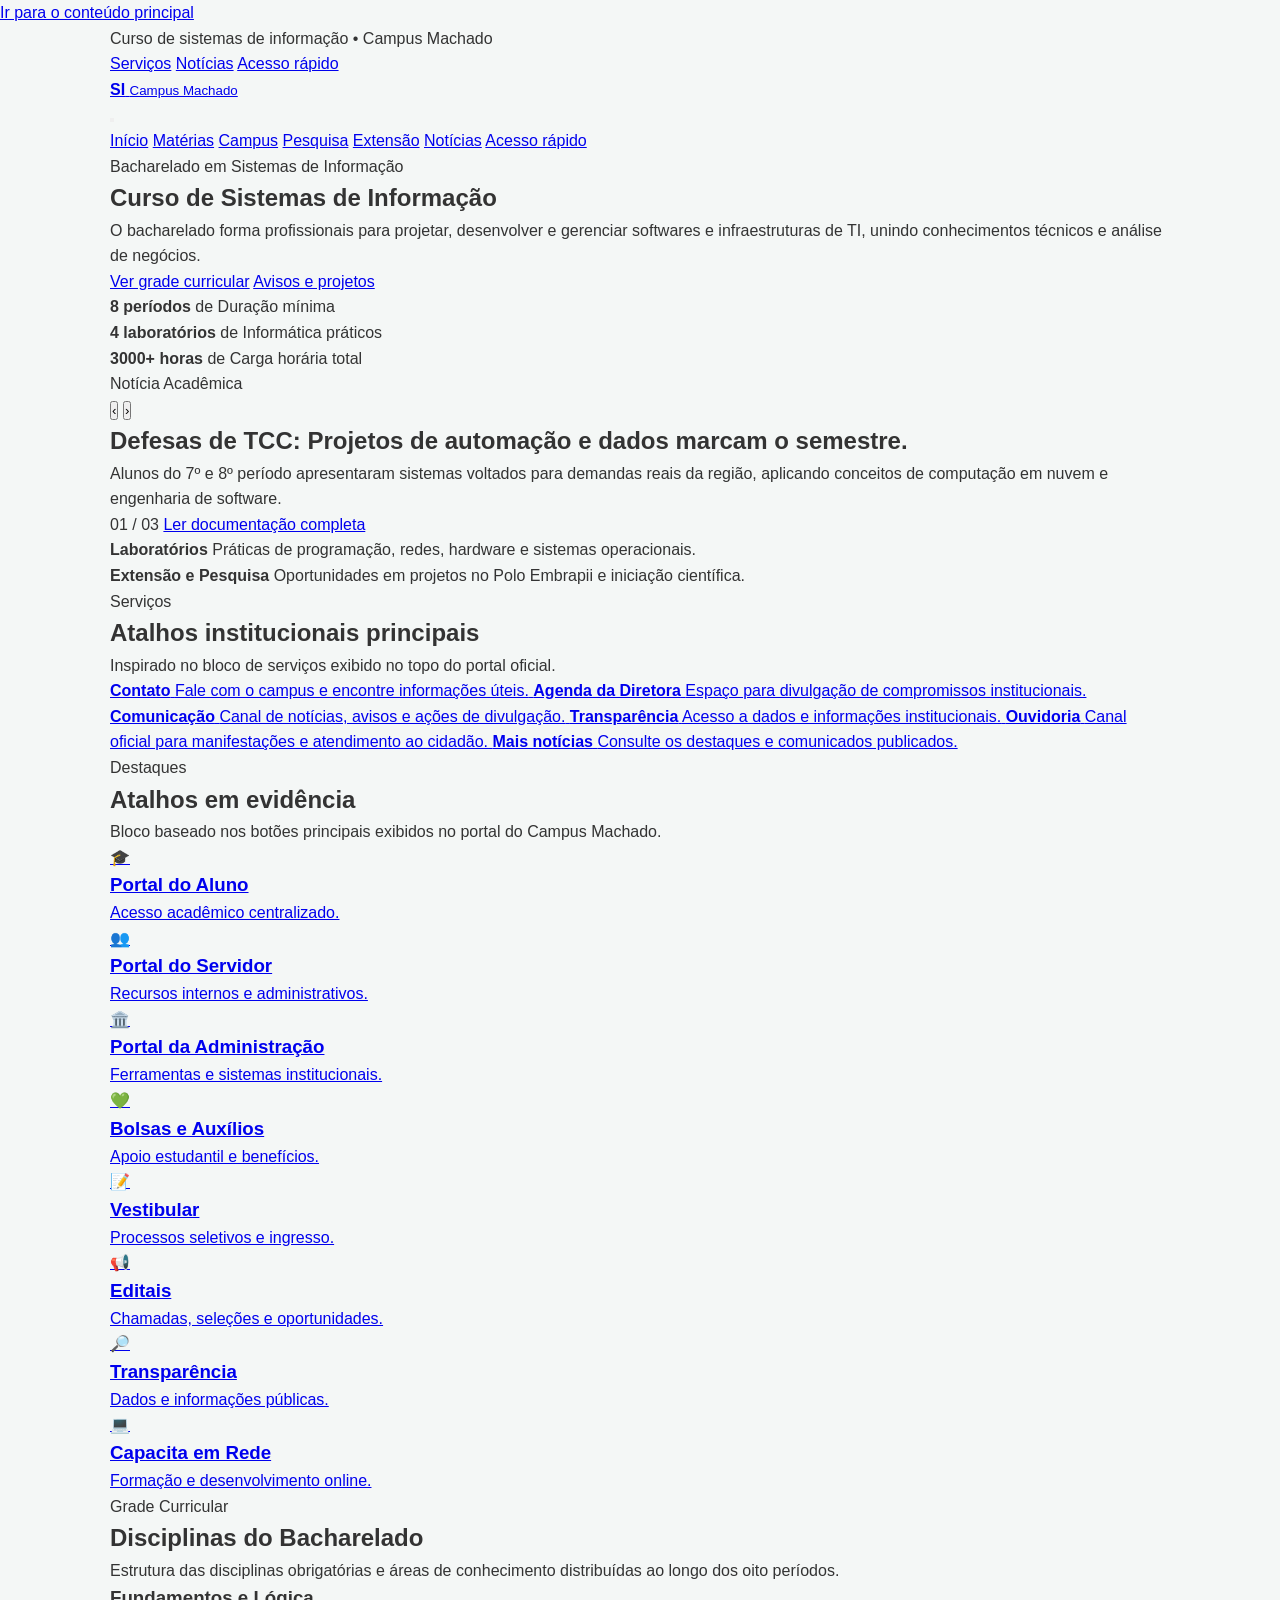
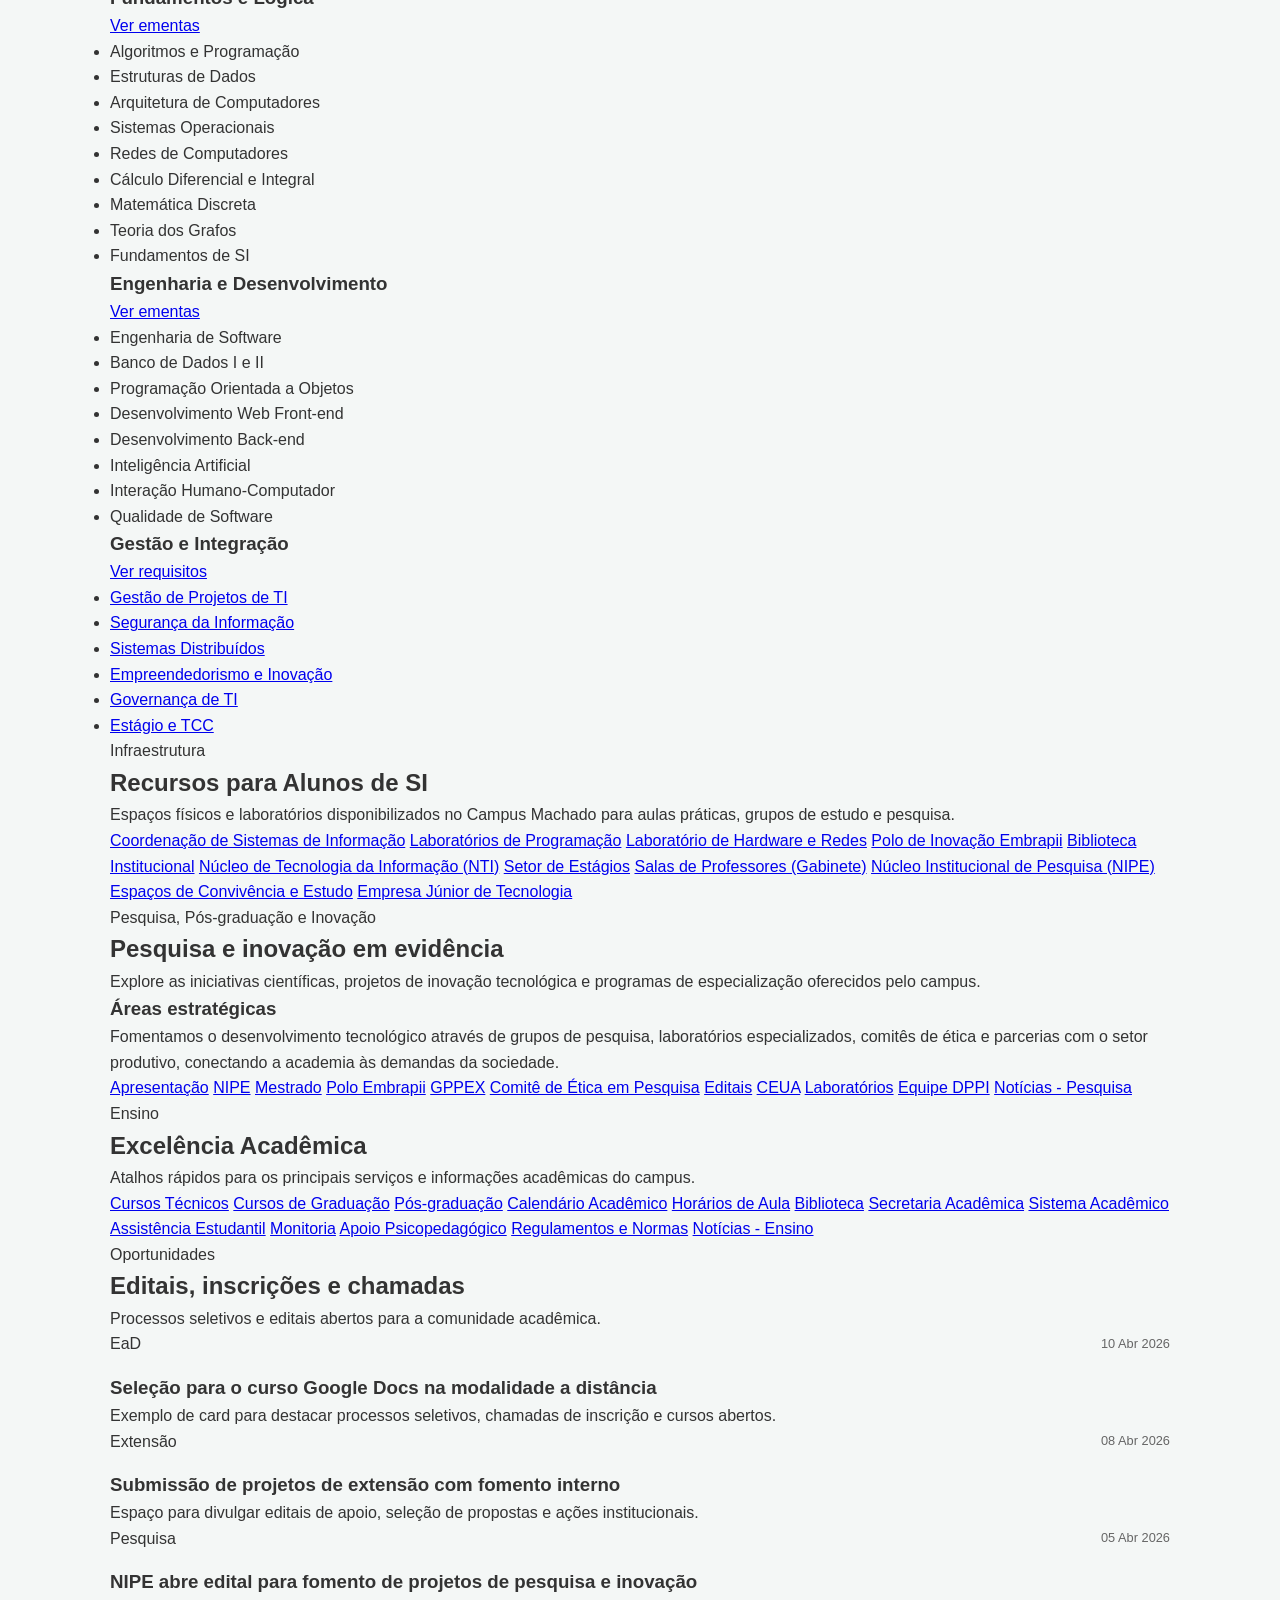
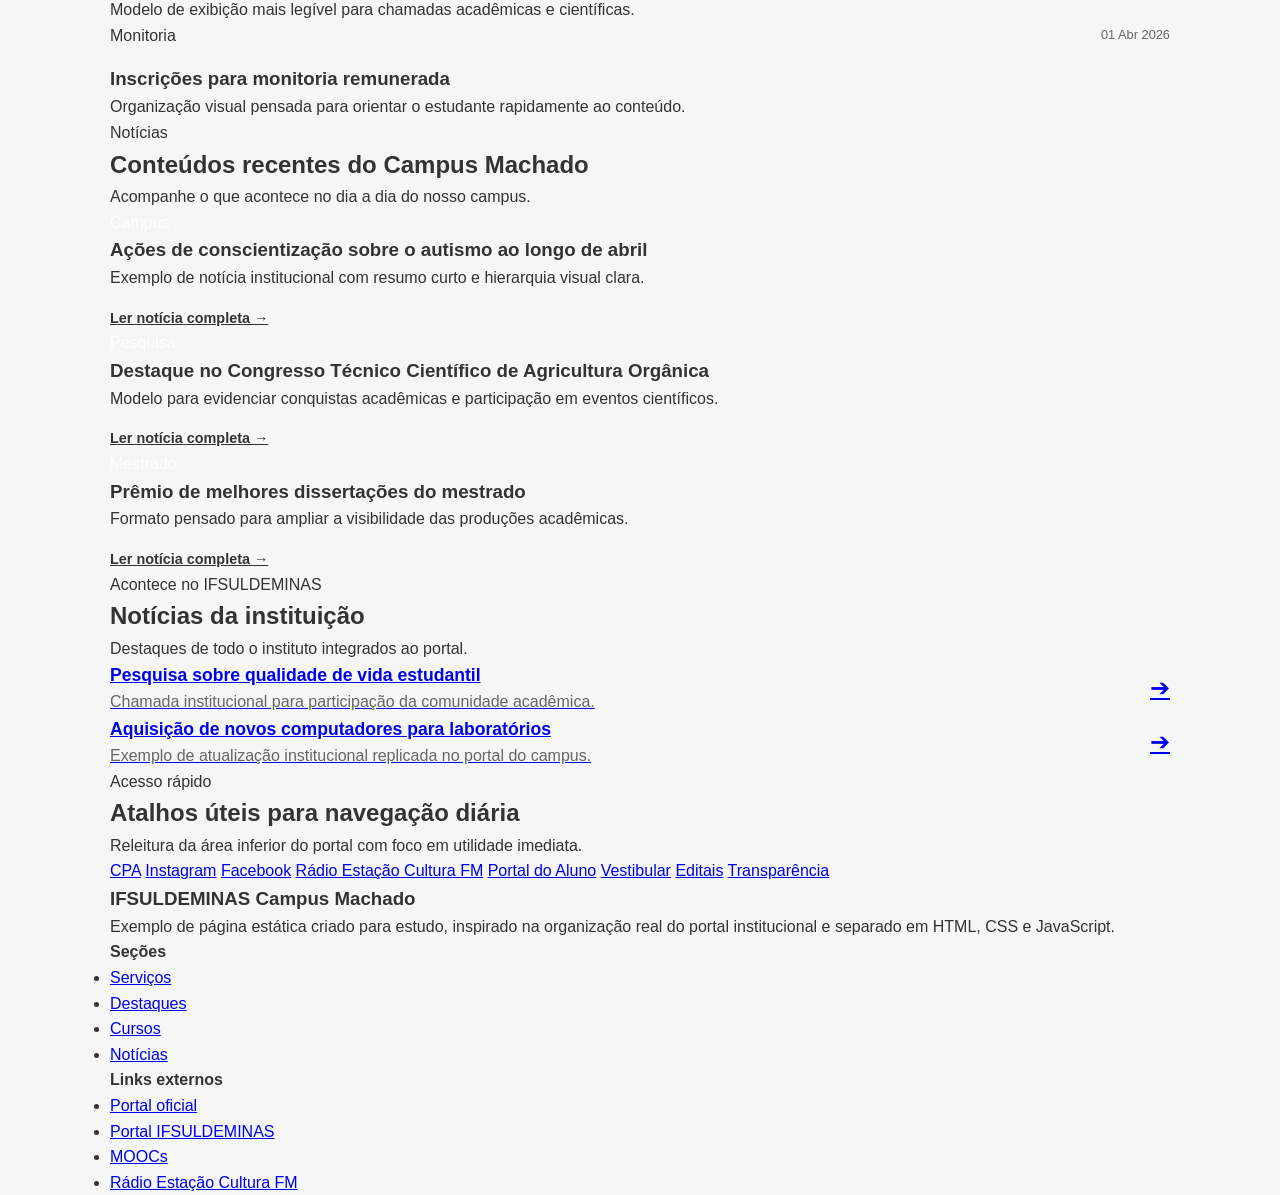
==== commit 3d53e0bf: "mudanças no texto de algumas sections para refletir adequadamente o projeto" ====
--- a/index.html
+++ b/index.html
@@ -3,7 +3,7 @@
   <head>
     <meta charset="UTF-8" />
     <meta name="viewport" content="width=device-width, initial-scale=1.0" />
-    <title>IFSULDEMINAS Campus Machado</title>
+    <title>Sistemas de Informação</title>
     <meta
       name="description"
       content="Exemplo de página estática moderna e responsiva inspirada no portal do IFSULDEMINAS Campus Machado."
@@ -23,7 +23,7 @@
       <div class="container topbar-inner">
         <div class="topbar-brand">
           <span class="dot"></span>
-          <span>Instituto Federal do Sul de Minas Gerais • Campus Machado</span>
+          <span>Curso de sistemas de informação • Campus Machado</span>
         </div>
         <div class="topbar-links">
           <a href="#servicos">Serviços</a>
@@ -38,13 +38,13 @@
         <a
           class="logo"
           href="#inicio"
-          aria-label="Página inicial do IFSULDEMINAS Campus Machado"
+          aria-label="Página inicial de Sistemas de Informação Campus Machado"
         >
           <div class="logo-mark">
             <span></span><span></span><span></span><span></span><span></span>
           </div>
           <div class="logo-text">
-            <strong>IFSULDEMINAS</strong>
+            <strong>SI</strong>
             <small>Campus Machado</small>
           </div>
         </a>
@@ -60,7 +60,7 @@
 
         <nav class="main-nav" id="mainNav">
           <a href="#inicio">Início</a>
-          <a href="#cursos">Cursos</a>
+          <a href="#cursos">Matérias</a>
           <a href="#campus">Campus</a>
           <a href="#pesquisa">Pesquisa</a>
           <a href="#extensao">Extensão</a>
@@ -74,35 +74,33 @@
       <section class="hero" id="inicio">
         <div class="container hero-grid">
           <div class="hero-copy reveal visible">
-            <div class="eyebrow">Portal institucional • versão didática</div>
-            <h1>
-              Uma proposta mais fiel ao portal do Campus Machado, com visual
-              atual e estrutura responsiva.
-            </h1>
+            <div class="eyebrow">Bacharelado em Sistemas de Informação</div>
+            <h1>Curso de Sistemas de Informação</h1>
             <p>
-              Esta versão reorganiza o conteúdo do portal oficial em uma
-              interface mais contemporânea, mantendo blocos institucionais como
-              serviços, destaques, cursos, campus, pesquisa, extensão,
-              oportunidades, notícias e acesso rápido.
+              O bacharelado forma profissionais para projetar, desenvolver e
+              gerenciar softwares e infraestruturas de TI, unindo conhecimentos
+              técnicos e análise de negócios.
             </p>
 
             <div class="hero-actions">
-              <a class="btn btn-primary" href="#cursos">Ver cursos</a>
-              <a class="btn btn-secondary" href="#noticias">Últimas notícias</a>
+              <a class="btn btn-primary" href="#cursos">Ver grade curricular</a>
+              <a class="btn btn-secondary" href="#noticias"
+                >Avisos e projetos</a
+              >
             </div>
 
             <div class="hero-stats">
               <div>
-                <strong>8 atalhos</strong>
-                <span>em Destaques</span>
+                <strong>8 períodos</strong>
+                <span>de Duração mínima</span>
               </div>
               <div>
-                <strong>8 cursos</strong>
-                <span>na área técnica</span>
+                <strong>4 laboratórios</strong>
+                <span>de Informática práticos</span>
               </div>
               <div>
-                <strong>8 graduações</strong>
-                <span>em Superiores</span>
+                <strong>3000+ horas</strong>
+                <span>de Carga horária total</span>
               </div>
             </div>
           </div>
@@ -110,7 +108,7 @@
           <div class="hero-panel reveal">
             <div class="hero-slider card-soft">
               <div class="hero-slider-top">
-                <span class="badge badge-green">Destaque principal</span>
+                <span class="badge badge-green">Notícia Acadêmica</span>
                 <div class="slider-controls">
                   <button
                     class="slider-btn"
@@ -129,29 +127,33 @@
                 </div>
               </div>
               <h2 id="heroTitle">
-                Veja como foi o debate entre candidatos do Campus Machado.
+                Defesas de TCC: Projetos de automação e dados marcam o semestre.
               </h2>
               <p id="heroText">
-                Área pensada para reproduzir o espaço de chamadas rotativas do
-                portal oficial, agora com leitura mais clara e melhor contraste
-                visual.
+                Alunos do 7º e 8º período apresentaram sistemas voltados para
+                demandas reais da região, aplicando conceitos de computação em
+                nuvem e engenharia de software.
               </p>
               <div class="hero-slider-footer">
-                <span id="heroCounter">01 / 06</span>
-                <a href="#oportunidades">Explorar conteúdos</a>
+                <span id="heroCounter">01 / 03</span>
+                <a href="#oportunidades">Ler documentação completa</a>
               </div>
             </div>
 
             <div class="hero-mini-grid">
               <article class="mini-card">
-                <strong>Serviços</strong>
+                <strong>Laboratórios</strong>
                 <span
-                  >Contato, agenda, comunicação, transparência e ouvidoria</span
+                  >Práticas de programação, redes, hardware e sistemas
+                  operacionais.</span
                 >
               </article>
               <article class="mini-card">
-                <strong>Acadêmico</strong>
-                <span>Portal do aluno, vestibular, editais e bolsas</span>
+                <strong>Extensão e Pesquisa</strong>
+                <span
+                  >Oportunidades em projetos no Polo Embrapii e iniciação
+                  científica.</span
+                >
               </article>
             </div>
           </div>
@@ -277,11 +279,11 @@
         <div class="container">
           <div class="section-head reveal">
             <div>
-              <span class="section-tag">Nossos cursos</span>
-              <h2>Formações organizadas por modalidade</h2>
-              <p>
-                A composição abaixo foi aproximada a partir das áreas e cursos
-                exibidos no portal oficial.
+              <span class="section-tag">Grade Curricular</span>
+              <h2>Disciplinas do Bacharelado</h2>
+              <p>
+                Estrutura das disciplinas obrigatórias e áreas de conhecimento
+                distribuídas ao longo dos oito períodos.
               </p>
             </div>
           </div>
@@ -289,52 +291,53 @@
           <div class="course-columns">
             <article class="course-block reveal">
               <div class="course-head">
-                <h3>Técnicos</h3>
+                <h3>Fundamentos e Lógica</h3>
                 <a
                   href="https://portal.mch.ifsuldeminas.edu.br/tecnicos"
                   target="_blank"
                   rel="noopener noreferrer"
-                  >Abrir página</a
+                  >Ver ementas</a
                 >
               </div>
               <ul>
-                <li>Agropecuária (integrado)</li>
-                <li>Alimentos (integrado)</li>
-                <li>Informática (integrado)</li>
-                <li>Administração (subsequente)</li>
-                <li>Agropecuária (subsequente)</li>
-                <li>Enfermagem (subsequente)</li>
-                <li>Meio Ambiente (concomitante)</li>
-                <li>Segurança do Trabalho (subsequente)</li>
+                <li>Algoritmos e Programação</li>
+                <li>Estruturas de Dados</li>
+                <li>Arquitetura de Computadores</li>
+                <li>Sistemas Operacionais</li>
+                <li>Redes de Computadores</li>
+                <li>Cálculo Diferencial e Integral</li>
+                <li>Matemática Discreta</li>
+                <li>Teoria dos Grafos</li>
+                <li>Fundamentos de SI</li>
               </ul>
             </article>
 
             <article class="course-block reveal">
               <div class="course-head">
-                <h3>Superiores</h3>
+                <h3>Engenharia e Desenvolvimento</h3>
                 <a
                   href="https://portal.mch.ifsuldeminas.edu.br/superiores"
                   target="_blank"
                   rel="noopener noreferrer"
-                  >Abrir página</a
+                  >Ver ementas</a
                 >
               </div>
               <ul>
-                <li>Administração</li>
-                <li>Alimentos</li>
-                <li>Ciências Biológicas</li>
-                <li>Computação</li>
-                <li>Agronomia</li>
-                <li>Sistemas de Informação</li>
-                <li>Zootecnia</li>
-                <li>Pedagogia EaD</li>
+                <li>Engenharia de Software</li>
+                <li>Banco de Dados I e II</li>
+                <li>Programação Orientada a Objetos</li>
+                <li>Desenvolvimento Web Front-end</li>
+                <li>Desenvolvimento Back-end</li>
+                <li>Inteligência Artificial</li>
+                <li>Interação Humano-Computador</li>
+                <li>Qualidade de Software</li>
               </ul>
             </article>
 
             <article class="course-block reveal compact">
               <div class="course-head">
-                <h3>Outras modalidades</h3>
-                <a href="#acesso-rapido">Ver atalhos</a>
+                <h3>Gestão e Integração</h3>
+                <a href="#acesso-rapido">Ver requisitos</a>
               </div>
               <ul>
                 <li>
@@ -342,7 +345,7 @@
                     href="https://portal.mch.ifsuldeminas.edu.br/pos-graduacao-lato-sensu"
                     target="_blank"
                     rel="noopener noreferrer"
-                    >Pós-graduação - Lato Sensu</a
+                    >Gestão de Projetos de TI</a
                   >
                 </li>
                 <li>
@@ -350,16 +353,16 @@
                     href="https://portal.mch.ifsuldeminas.edu.br/mestrado-em-alimentos"
                     target="_blank"
                     rel="noopener noreferrer"
-                    >Mestrado em Alimentos</a
+                    >Segurança da Informação</a
                   >
                 </li>
-                <li><a href="#">Cursos FIC</a></li>
+                <li><a href="#">Sistemas Distribuídos</a></li>
                 <li>
                   <a
                     href="https://portal.mch.ifsuldeminas.edu.br/cursos-ead"
                     target="_blank"
                     rel="noopener noreferrer"
-                    >Cursos EaD</a
+                    >Empreendedorismo e Inovação</a
                   >
                 </li>
                 <li>
@@ -367,10 +370,10 @@
                     href="https://mooc.mch.ifsuldeminas.edu.br"
                     target="_blank"
                     rel="noopener noreferrer"
-                    >MOOCs</a
+                    >Governança de TI</a
                   >
                 </li>
-                <li><a href="#">Como ingressar</a></li>
+                <li><a href="#">Estágio e TCC</a></li>
               </ul>
             </article>
           </div>
@@ -381,32 +384,44 @@
         <div class="container">
           <div class="section-head reveal">
             <div>
-              <span class="section-tag">Campus</span>
-              <h2>Estrutura institucional</h2>
-              <p>
-                Seção baseada nos atalhos de navegação do portal para áreas
-                internas do campus.
+              <span class="section-tag">Infraestrutura</span>
+              <h2>Recursos para Alunos de SI</h2>
+              <p>
+                Espaços físicos e laboratórios disponibilizados no Campus
+                Machado para aulas práticas, grupos de estudo e pesquisa.
               </p>
             </div>
           </div>
 
           <div class="link-card-grid">
-            <a class="link-card reveal" href="#">Direção</a>
-            <a class="link-card reveal" href="#">Sobre o Campus</a>
-            <a class="link-card reveal" href="#">Contato Servidores</a>
-            <a class="link-card reveal" href="#">Gabinete</a>
-            <a class="link-card reveal" href="#">NTI</a>
-            <a class="link-card reveal" href="#">Ensino</a>
-            <a class="link-card reveal" href="#">Órgãos Colegiados</a>
-            <a class="link-card reveal" href="#">NIPE</a>
-            <a class="link-card reveal" href="#">Fadema</a>
-            <a class="link-card reveal" href="#">Análise de Solos e Foliares</a>
+            <a class="link-card reveal" href="#"
+              >Coordenação de Sistemas de Informação</a
+            >
+            <a class="link-card reveal" href="#">Laboratórios de Programação</a>
+            <a class="link-card reveal" href="#"
+              >Laboratório de Hardware e Redes</a
+            >
+            <a class="link-card reveal" href="#">Polo de Inovação Embrapii</a>
+            <a class="link-card reveal" href="#">Biblioteca Institucional</a>
+            <a class="link-card reveal" href="#"
+              >Núcleo de Tecnologia da Informação (NTI)</a
+            >
+            <a class="link-card reveal" href="#">Setor de Estágios</a>
+            <a class="link-card reveal" href="#"
+              >Salas de Professores (Gabinete)</a
+            >
+            <a class="link-card reveal" href="#"
+              >Núcleo Institucional de Pesquisa (NIPE)</a
+            >
+            <a class="link-card reveal" href="#"
+              >Espaços de Convivência e Estudo</a
+            >
             <a
               class="link-card reveal"
               href="https://estacaocultura.radio.br"
               target="_blank"
               rel="noopener noreferrer"
-              >Rádio Estação Cultura FM</a
+              >Empresa Júnior de Tecnologia</a
             >
           </div>
         </div>
@@ -421,8 +436,9 @@
               >
               <h2>Pesquisa e inovação em evidência</h2>
               <p>
-                Reorganização dos atalhos do portal para facilitar a leitura e a
-                navegação.
+                Explore as iniciativas científicas, projetos de inovação
+                tecnológica e programas de especialização oferecidos pelo
+                campus.
               </p>
             </div>
           </div>
@@ -431,9 +447,10 @@
             <article class="feature-panel reveal">
               <h3>Áreas estratégicas</h3>
               <p>
-                O portal oficial destaca pesquisa, programas de pós-graduação,
-                comitês, laboratórios, editais e iniciativas de inovação. Aqui,
-                esses conteúdos aparecem em uma grade mais clara.
+                Fomentamos o desenvolvimento tecnológico através de grupos de
+                pesquisa, laboratórios especializados, comitês de ética e
+                parcerias com o setor produtivo, conectando a academia às
+                demandas da sociedade.
               </p>
             </article>
             <div class="link-card-grid small-gap">
@@ -445,6 +462,7 @@
                 href="https://portal.ifsuldeminas.edu.br"
                 target="_blank"
                 rel="noopener noreferrer"
+                aria-label="Acessar o site do Polo Embrapii (abre em nova guia)"
                 >Polo Embrapii</a
               >
               <a
@@ -452,6 +470,7 @@
                 href="https://gppex.ifsuldeminas.edu.br"
                 target="_blank"
                 rel="noopener noreferrer"
+                aria-label="Acessar o sistema GPPEX (abre em nova guia)"
                 >GPPEX</a
               >
               <a class="link-card reveal" href="#"
@@ -459,9 +478,7 @@
               >
               <a class="link-card reveal" href="#">Editais</a>
               <a class="link-card reveal" href="#">CEUA</a>
-              <a class="link-card reveal" href="/Laboratorios/mostruario.html"
-                >Laboratórios</a
-              >
+              <a class="link-card reveal" href="#">Laboratórios</a>
               <a class="link-card reveal" href="#">Equipe DPPI</a>
               <a class="link-card reveal" href="#">Notícias - Pesquisa</a>
             </div>
@@ -473,31 +490,29 @@
         <div class="container">
           <div class="section-head reveal">
             <div>
-              <span class="section-tag">Extensão</span>
-              <h2>Conexão com a comunidade</h2>
-              <p>
-                Bloco inspirado nos atalhos de extensão encontrados no portal do
-                Campus Machado.
+              <span class="section-tag">Ensino</span>
+              <h2>Excelência Acadêmica</h2>
+              <p>
+                Atalhos rápidos para os principais serviços e informações
+                acadêmicas do campus.
               </p>
             </div>
           </div>
 
           <div class="link-card-grid">
-            <a class="link-card reveal" href="#">Conheça a Extensão</a>
-            <a class="link-card reveal" href="#">Fale conosco</a>
-            <a class="link-card reveal" href="#">Editais de Extensão</a>
-            <a class="link-card reveal" href="#">Projetos de Extensão</a>
-            <a class="link-card reveal" href="#">Cursos FIC</a>
-            <a class="link-card reveal" href="#">Estágios</a>
-            <a class="link-card reveal" href="#">Eventos</a>
-            <a class="link-card reveal" href="#">Agendamento de Visitas</a>
-            <a class="link-card reveal" href="#">GAPE</a>
-            <a class="link-card reveal" href="#"
-              >Curricularização da Extensão</a
-            >
-            <a class="link-card reveal" href="#">Jovem Aprendiz</a>
-            <a class="link-card reveal" href="#">Egressos</a>
-            <a class="link-card reveal" href="#">Notícias - Extensão</a>
+            <a class="link-card reveal" href="#">Cursos Técnicos</a>
+            <a class="link-card reveal" href="#">Cursos de Graduação</a>
+            <a class="link-card reveal" href="#">Pós-graduação</a>
+            <a class="link-card reveal" href="#">Calendário Acadêmico</a>
+            <a class="link-card reveal" href="#">Horários de Aula</a>
+            <a class="link-card reveal" href="#">Biblioteca</a>
+            <a class="link-card reveal" href="#">Secretaria Acadêmica</a>
+            <a class="link-card reveal" href="#">Sistema Acadêmico</a>
+            <a class="link-card reveal" href="#">Assistência Estudantil</a>
+            <a class="link-card reveal" href="#">Monitoria</a>
+            <a class="link-card reveal" href="#">Apoio Psicopedagógico</a>
+            <a class="link-card reveal" href="#">Regulamentos e Normas</a>
+            <a class="link-card reveal" href="#">Notícias - Ensino</a>
           </div>
         </div>
       </section>
@@ -509,15 +524,33 @@
               <span class="section-tag">Oportunidades</span>
               <h2>Editais, inscrições e chamadas</h2>
               <p>
-                Textos curtos derivados dos títulos exibidos no portal,
-                reorganizados em cartões.
+                Processos seletivos e editais abertos para a comunidade
+                acadêmica.
               </p>
             </div>
           </div>
 
           <div class="news-grid two-columns">
-            <article class="news-card reveal">
-              <span class="badge">EaD</span>
+            <a
+              href="#"
+              class="news-card reveal"
+              style="text-decoration: none; color: inherit; display: block"
+            >
+              <div
+                style="
+                  display: flex;
+                  justify-content: space-between;
+                  align-items: center;
+                  margin-bottom: 1rem;
+                "
+              >
+                <span class="badge">EaD</span>
+                <time
+                  datetime="2026-04-10"
+                  style="font-size: 0.8rem; color: #666"
+                  >10 Abr 2026</time
+                >
+              </div>
               <h3>
                 Seleção para o curso Google Docs na modalidade a distância
               </h3>
@@ -525,17 +558,55 @@
                 Exemplo de card para destacar processos seletivos, chamadas de
                 inscrição e cursos abertos.
               </p>
-            </article>
-            <article class="news-card reveal">
-              <span class="badge">Extensão</span>
+            </a>
+
+            <a
+              href="#"
+              class="news-card reveal"
+              style="text-decoration: none; color: inherit; display: block"
+            >
+              <div
+                style="
+                  display: flex;
+                  justify-content: space-between;
+                  align-items: center;
+                  margin-bottom: 1rem;
+                "
+              >
+                <span class="badge">Extensão</span>
+                <time
+                  datetime="2026-04-08"
+                  style="font-size: 0.8rem; color: #666"
+                  >08 Abr 2026</time
+                >
+              </div>
               <h3>Submissão de projetos de extensão com fomento interno</h3>
               <p>
                 Espaço para divulgar editais de apoio, seleção de propostas e
                 ações institucionais.
               </p>
-            </article>
-            <article class="news-card reveal">
-              <span class="badge">Pesquisa</span>
+            </a>
+
+            <a
+              href="#"
+              class="news-card reveal"
+              style="text-decoration: none; color: inherit; display: block"
+            >
+              <div
+                style="
+                  display: flex;
+                  justify-content: space-between;
+                  align-items: center;
+                  margin-bottom: 1rem;
+                "
+              >
+                <span class="badge">Pesquisa</span>
+                <time
+                  datetime="2026-04-05"
+                  style="font-size: 0.8rem; color: #666"
+                  >05 Abr 2026</time
+                >
+              </div>
               <h3>
                 NIPE abre edital para fomento de projetos de pesquisa e inovação
               </h3>
@@ -543,36 +614,34 @@
                 Modelo de exibição mais legível para chamadas acadêmicas e
                 científicas.
               </p>
-            </article>
-            <article class="news-card reveal">
-              <span class="badge">Monitoria</span>
-              <h3>
-                Inscrições para monitoria remunerada de cursos técnicos e
-                superiores
-              </h3>
+            </a>
+
+            <a
+              href="#"
+              class="news-card reveal"
+              style="text-decoration: none; color: inherit; display: block"
+            >
+              <div
+                style="
+                  display: flex;
+                  justify-content: space-between;
+                  align-items: center;
+                  margin-bottom: 1rem;
+                "
+              >
+                <span class="badge">Monitoria</span>
+                <time
+                  datetime="2026-04-01"
+                  style="font-size: 0.8rem; color: #666"
+                  >01 Abr 2026</time
+                >
+              </div>
+              <h3>Inscrições para monitoria remunerada</h3>
               <p>
                 Organização visual pensada para orientar o estudante rapidamente
                 ao conteúdo.
               </p>
-            </article>
-            <article class="news-card reveal">
-              <span class="badge">Inclusão</span>
-              <h3>Seleção de bolsistas de iniciação em educação inclusiva</h3>
-              <p>
-                Card com foco em chamadas sensíveis e oportunidades de
-                participação estudantil.
-              </p>
-            </article>
-            <article class="news-card reveal">
-              <span class="badge">Auxílio</span>
-              <h3>
-                Auxílio estudantil com solicitação ao longo de todo o ano letivo
-              </h3>
-              <p>
-                Bloco voltado para benefícios e acompanhamento de editais
-                contínuos.
-              </p>
-            </article>
+            </a>
           </div>
         </div>
       </section>
@@ -583,73 +652,85 @@
             <div>
               <span class="section-tag">Notícias</span>
               <h2>Conteúdos recentes do Campus Machado</h2>
-              <p>
-                Cards inspirados nas manchetes encontradas no portal oficial.
-              </p>
+              <p>Acompanhe o que acontece no dia a dia do nosso campus.</p>
             </div>
           </div>
 
           <div class="news-grid">
             <article class="news-card reveal">
-              <span class="badge">Campus</span>
+              <span
+                class="badge"
+                style="background: var(--primary-color); color: white"
+                >Campus</span
+              >
               <h3>
                 Ações de conscientização sobre o autismo ao longo de abril
               </h3>
               <p>
                 Exemplo de notícia institucional com resumo curto e hierarquia
-                visual mais clara.
-              </p>
+                visual clara.
+              </p>
+              <a
+                href="#"
+                style="
+                  display: inline-block;
+                  margin-top: 1rem;
+                  font-weight: 600;
+                  font-size: 0.9rem;
+                  color: var(--primary-color);
+                "
+                >Ler notícia completa →</a
+              >
             </article>
+
             <article class="news-card reveal">
-              <span class="badge">Pesquisa</span>
+              <span
+                class="badge"
+                style="background: var(--primary-color); color: white"
+                >Pesquisa</span
+              >
               <h3>
                 Destaque no Congresso Técnico Científico de Agricultura Orgânica
-                na UNICAMP
               </h3>
               <p>
                 Modelo para evidenciar conquistas acadêmicas e participação em
                 eventos científicos.
               </p>
+              <a
+                href="#"
+                style="
+                  display: inline-block;
+                  margin-top: 1rem;
+                  font-weight: 600;
+                  font-size: 0.9rem;
+                  color: var(--primary-color);
+                "
+                >Ler notícia completa →</a
+              >
             </article>
+
             <article class="news-card reveal">
-              <span class="badge">Formatura</span>
-              <h3>
-                Solenidades de formatura marcam trajetórias de superação
-                estudantil
-              </h3>
-              <p>
-                Estrutura adequada para notícias com foco humano e
-                institucional.
-              </p>
-            </article>
-            <article class="news-card reveal">
-              <span class="badge">Mestrado</span>
+              <span
+                class="badge"
+                style="background: var(--primary-color); color: white"
+                >Mestrado</span
+              >
               <h3>Prêmio de melhores dissertações do mestrado</h3>
               <p>
                 Formato pensado para ampliar a visibilidade das produções
                 acadêmicas.
               </p>
-            </article>
-            <article class="news-card reveal">
-              <span class="badge">Acolhimento</span>
-              <h3>
-                Orientações para novos alunos sobre normas e convivência escolar
-              </h3>
-              <p>
-                Notícia de serviço em um padrão visual mais amigável para
-                leitura rápida.
-              </p>
-            </article>
-            <article class="news-card reveal">
-              <span class="badge">Vida estudantil</span>
-              <h3>
-                Roda de conversa sobre equilíbrio entre estudos, trabalho e
-                saúde mental
-              </h3>
-              <p>
-                Espaço para temas de permanência, acolhimento e bem-estar
-                estudantil.
-              </p>
+              <a
+                href="#"
+                style="
+                  display: inline-block;
+                  margin-top: 1rem;
+                  font-weight: 600;
+                  font-size: 0.9rem;
+                  color: var(--primary-color);
+                "
+                >Ler notícia completa →</a
+              >
             </article>
           </div>
         </div>
@@ -661,10 +742,7 @@
             <div>
               <span class="section-tag">Acontece no IFSULDEMINAS</span>
               <h2>Notícias da instituição</h2>
-              <p>
-                Bloco inspirado nas chamadas do portal institucional exibidas
-                dentro do site do campus.
-              </p>
+              <p>Destaques de todo o instituto integrados ao portal.</p>
             </div>
           </div>
 
@@ -674,41 +752,58 @@
               href="https://portal.ifsuldeminas.edu.br"
               target="_blank"
               rel="noopener noreferrer"
-            >
-              <strong>Pesquisa sobre qualidade de vida estudantil</strong>
+              style="
+                display: flex;
+                justify-content: space-between;
+                align-items: center;
+              "
+            >
+              <div>
+                <strong style="display: block; font-size: 1.1rem"
+                  >Pesquisa sobre qualidade de vida estudantil</strong
+                >
+                <span style="color: #666"
+                  >Chamada institucional para participação da comunidade
+                  acadêmica.</span
+                >
+              </div>
               <span
-                >Chamada institucional para participação da comunidade
-                acadêmica.</span
-              >
-            </a>
+                style="
+                  font-size: 1.5rem;
+                  color: var(--primary-color);
+                  margin-left: 1rem;
+                "
+                >➔</span
+              >
+            </a>
+
             <a
               class="institutional-item reveal"
               href="https://portal.ifsuldeminas.edu.br"
               target="_blank"
               rel="noopener noreferrer"
-            >
-              <strong
-                >Aquisição de novos computadores para laboratórios e
-                setores</strong
-              >
+              style="
+                display: flex;
+                justify-content: space-between;
+                align-items: center;
+              "
+            >
+              <div>
+                <strong style="display: block; font-size: 1.1rem"
+                  >Aquisição de novos computadores para laboratórios</strong
+                >
+                <span style="color: #666"
+                  >Exemplo de atualização institucional replicada no portal do
+                  campus.</span
+                >
+              </div>
               <span
-                >Exemplo de atualização institucional replicada no portal do
-                campus.</span
-              >
-            </a>
-            <a
-              class="institutional-item reveal"
-              href="https://portal.ifsuldeminas.edu.br"
-              target="_blank"
-              rel="noopener noreferrer"
-            >
-              <strong
-                >Relatório de Gestão com resultados e avanços
-                institucionais</strong
-              >
-              <span
-                >Conteúdo que aproxima o usuário de informações estratégicas da
-                instituição.</span
+                style="
+                  font-size: 1.5rem;
+                  color: var(--primary-color);
+                  margin-left: 1rem;
+                "
+                >➔</span
               >
             </a>
           </div>
--- a/styles.css
+++ b/styles.css
@@ -20,7 +20,7 @@
 
 .header {
     background-color: #0056b3;
-    color: #fff;
+    color: #eee;
     padding: 40px 0;
     text-align: center;
 }
@@ -115,5 +115,5 @@
     padding: 20px 0;
     background-color: #333;
     color: #fff;
-    margin-top: auto;
-}+    margin-top: auto; 
+}
